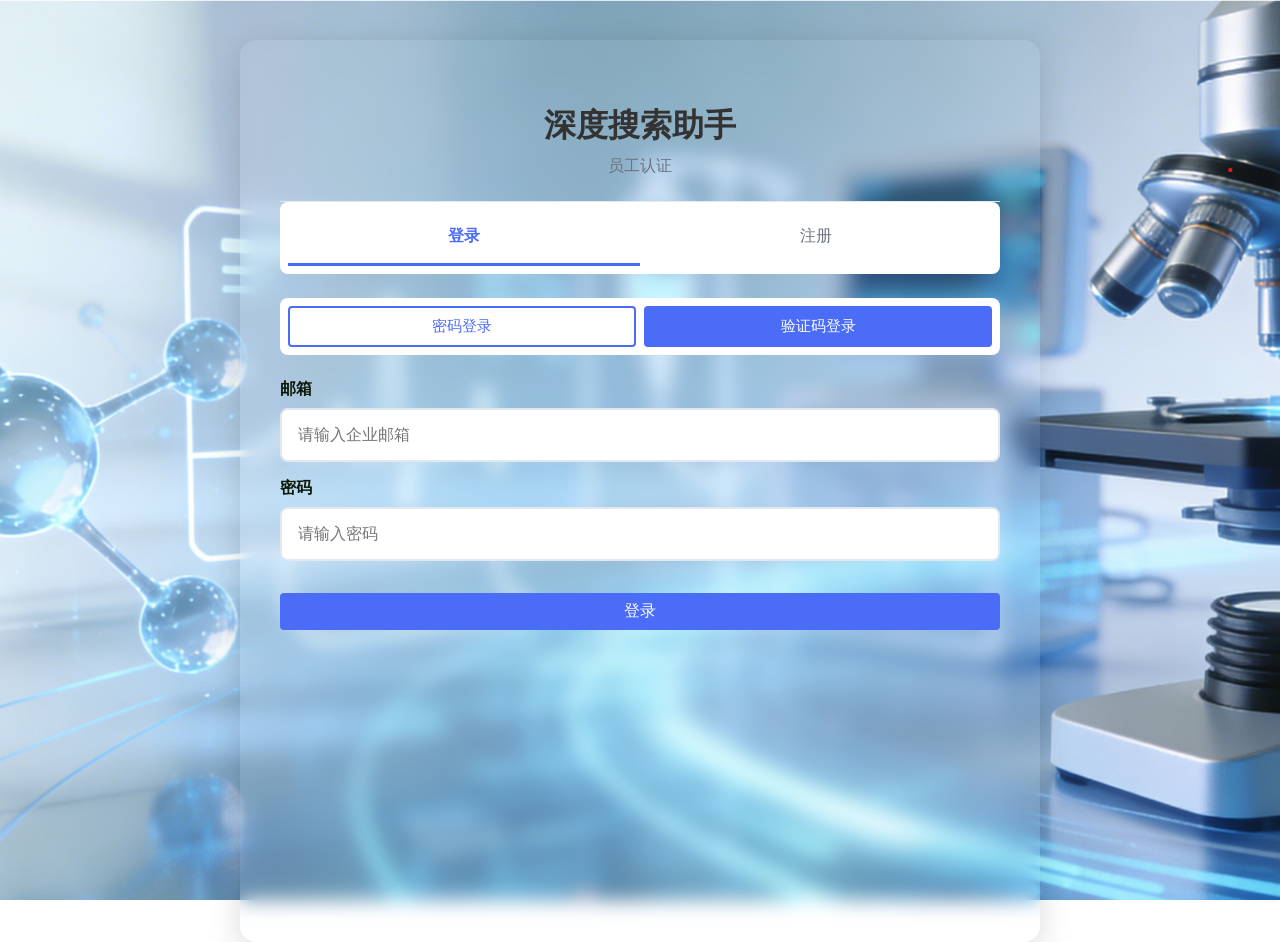
==== ui/auth.html @ 6ec99ac7 "Initial commit: DeepSearchAgent enterprise decision support system - Multi-agent architecture with l" ====
<!DOCTYPE html>
<html lang="zh-CN">
<head>
    <meta charset="UTF-8">
    <meta name="viewport" content="width=device-width, initial-scale=1.0">
    <title>登录注册 - 沃华医药</title>
    <link rel="stylesheet" href="/ui/css/reset.css">
    <link rel="stylesheet" href="/ui/css/variables.css">
    <link rel="stylesheet" href="/ui/css/style.css">
    <style>
        /* 页面背景 */
        body {
            background: url('/ui/assets/background.png') no-repeat center center fixed;
            background-size: cover;
            min-height: 100vh;
            margin: 0;
        }

        /* 主内容区域添加半透明背景，提高可读性 */
        .container {
            background: rgba(255, 255, 255, 0.05);
            border-radius: 16px;
            padding: 40px;
            box-shadow: 0 8px 32px rgba(0, 0, 0, 0.15);
            max-width: 800px;
            margin: 40px auto;
            backdrop-filter: blur(10px);
        }

        /* 额外的内联样式 */
        .tab-container {
            display: flex;
            background: var(--color-bg-alt);
            border-radius: var(--radius-md);
            margin-bottom: var(--spacing-lg);
            padding: var(--spacing-sm);
        }

        .tab-btn {
            flex: 1;
            padding: var(--spacing-md);
            border: none;
            background: transparent;
            cursor: pointer;
            font-size: 1rem;
            color: var(--color-text-muted);
            border-bottom: 3px solid transparent;
            transition: all var(--transition-base);
        }

        .tab-btn:hover {
            color: var(--color-primary);
        }

        .tab-btn.active {
            color: var(--color-primary);
            border-bottom-color: var(--color-primary);
            font-weight: 600;
        }

        .auth-container {
            display: flex;
            gap: var(--spacing-lg);
            align-items: flex-start;
        }

        .auth-form {
            flex: 1;
            min-width: 350px;
        }

        .form-group {
            margin-bottom: var(--spacing-md);
        }

        .form-label {
            display: block;
            margin-bottom: var(--spacing-sm);
            font-weight: 600;
            color: var(--color-text);
        }

        .form-input {
            width: 100%;
            padding: var(--spacing-md);
            border: 2px solid var(--color-border);
            border-radius: var(--radius-md);
            font-size: 1rem;
            font-family: inherit;
            transition: border-color var(--transition-base);
            box-sizing: border-box;
        }

        .form-input:focus {
            outline: none;
            border-color: var(--color-primary);
        }

        .login-type-switch {
            display: flex;
            align-items: center;
            justify-content: center;
            margin-bottom: var(--spacing-lg);
            gap: var(--spacing-sm);
            background: var(--color-bg-alt);
            padding: var(--spacing-sm);
            border-radius: var(--radius-md);
        }

        .switch-label {
            flex: 1;
            padding: var(--spacing-sm) var(--spacing-md);
            border: 2px solid var(--color-primary);
            background: var(--color-primary);
            color: white;
            cursor: pointer;
            font-size: 0.95rem;
            border-radius: var(--radius-sm);
            transition: all var(--transition-base);
            position: relative;
            min-width: 100px;
            justify-content: center;
            align-items: center;
        }

        .switch-label:hover {
            border-color: var(--color-primary);
            background: var(--color-bg-alt);
            transform: translateY(-1px);
        }

        .switch-label.active {
            background: white;
            color: var(--color-primary);
            border-color: var(--color-primary);
            font-weight: 400;
        }

        .switch-label.active::after {
            display: none;
        }

        .switch-label:hover.active {
            border-color: var(--color-primary);
        }

        .verification-code-group {
            display: flex;
            gap: var(--spacing-sm);
        }

        .verification-code-group input {
            flex: 1;
        min-width: 150px;
        text-align: center;
            letter-spacing: 8px;
            font-size: 1.2rem;
            font-weight: bold;
        }

        .send-code-btn {
            padding: var(--spacing-sm) var(--spacing-md);
            background: var(--color-secondary);
            color: white;
            border: none;
            border-radius: var(--radius-sm);
            cursor: pointer;
            font-size: 0.9rem;
            transition: background-color var(--transition-fast);
        }

        .send-code-btn:hover {
            background: var(--color-secondary-hover);
        }

        .send-code-btn:disabled {
            opacity: 0.6;
            cursor: not-allowed;
        }

        .countdown {
            font-size: 0.85rem;
            color: var(--color-text-muted);
        }

        .error-message {
            background: rgba(239, 68, 68, 0.1);
            color: #ef4444;
            padding: var(--spacing-sm) var(--spacing-md);
            border-radius: var(--radius-sm);
            margin-bottom: var(--spacing-md);
            display: none;
        }

        .error-message.show {
            display: block;
        }

        .optional-field {
            font-size: 0.85rem;
            color: var(--color-text-muted);
            margin-top: var(--spacing-xs);
        }

        .back-to-home {
            text-align: center;
            margin-top: var(--spacing-xl);
        }

        .back-to-home a {
            color: var(--color-secondary);
            text-decoration: none;
            font-size: 0.9rem;
            transition: color var(--transition-fast);
        }

        .back-to-home a:hover {
            color: var(--color-primary);
        }

        @media (max-width: 768px) {
            .auth-container {
                flex-direction: column;
            }

            .auth-form {
                min-width: auto;
            }

            .verification-code-group {
                flex-direction: column;
            }

            .verification-code-group input {
                min-width: auto;
            }
        }
    </style>
</head>
<body>
    <div id="app">
        <div class="container">
            <header class="header">
                <h1 class="logo">深度搜索助手</h1>
                <p class="subtitle">员工认证</p>
            </header>

            <main class="main">
                <!-- 标签页切换 -->
                <div class="tab-container">
                    <button class="tab-btn active" data-tab="login">登录</button>
                    <button class="tab-btn" data-tab="register">注册</button>
                </div>

                <!-- 错误消息提示 -->
                <div id="error-message" class="error-message"></div>

                <!-- 登录表单 -->
                <div id="login-form" class="auth-form">

                    <!-- 登录方式切换 -->
                    <div class="login-type-switch">
                        <button type="button" class="switch-label active" id="switch-password">
                            密码登录
                        </button>
                        <button type="button" class="switch-label" id="switch-code">
                            验证码登录
                        </button>
                    </div>

                    <!-- 密码登录表单 -->
                    <form id="password-login-form">
                        <div class="form-group">
                            <label class="form-label" for="login-email">邮箱</label>
                            <input type="email" id="login-email" class="form-input" placeholder="请输入企业邮箱" required>
                        </div>

                        <div class="form-group">
                            <label class="form-label" for="login-password">密码</label>
                            <input type="password" id="login-password" class="form-input" placeholder="请输入密码" required>
                        </div>

                        <button type="submit" id="login-submit-btn" class="btn-primary">登录</button>
                    </form>

                    <!-- 验证码登录表单 -->
                    <form id="code-login-form" style="display: none;">
                        <div class="form-group">
                            <label class="form-label" for="login-code-email">邮箱</label>
                            <input type="email" id="login-code-email" class="form-input" placeholder="请输入企业邮箱" required>
                        </div>

                        <div class="form-group">
                            <label class="form-label" for="verification-code-input">验证码</label>
                            <div class="verification-code-group">
                                <input type="text" id="verification-code-input" class="verification-code-group input" placeholder="6位验证码" maxlength="6" required>
                                <button type="button" id="send-code-btn" class="send-code-btn">发送验证码</button>
                            </div>
                            <span id="countdown" class="countdown"></span>
                        </div>

                        <button type="submit" id="code-login-submit-btn" class="btn-primary">登录</button>
                    </form>


                </div>

                <!-- 注册表单 -->
                <div id="register-form" class="auth-form" style="display: none;">

                    <form id="register-form-element">
                        <div class="form-group">
                            <label class="form-label" for="register-email">邮箱 <span class="optional-field">*</span></label>
                            <input type="email" id="register-email" class="form-input" placeholder="请输入企业邮箱" required>
                        </div>

                        <div class="form-group">
                            <label class="form-label" for="register-password">密码 <span class="optional-field">*</span></label>
                            <input type="password" id="register-password" class="form-input" placeholder="请输入密码（至少6位）" required>
                        </div>

                        <div class="form-group">
                            <label class="form-label" for="register-confirm-password">确认密码 <span class="optional-field">*</span></label>
                            <input type="password" id="register-confirm-password" class="form-input" placeholder="请再次输入密码" required>
                        </div>

                        <div class="form-group">
                            <label class="form-label" for="register-name">姓名</label>
                            <input type="text" id="register-name" class="form-input" placeholder="请输入姓名">
                        </div>

                        <div class="form-group">
                            <label class="form-label" for="register-department">部门</label>
                            <input type="text" id="register-department" class="form-input" placeholder="请输入部门">
                        </div>

                        <div class="form-group">
                            <label class="form-label" for="register-phone">手机号</label>
                            <input type="text" id="register-phone" class="form-input" placeholder="请输入手机号">
                        </div>

                        <div class="form-group">
                            <label class="form-label" for="register-employee-id">员工工号</label>
                            <input type="text" id="register-employee-id" class="form-input" placeholder="请输入员工工号">
                        </div>

                        <button type="submit" id="register-submit-btn" class="btn-primary">注册</button>
                    </form>

                    <div style="margin-top: var(--spacing-lg); text-align: center;">
                        <a href="/ui/index.html" style="color: var(--color-secondary); text-decoration: none;">
                            已有账号？点击登录
                        </a>
                    </div>
                </div>
            </main>
        </div>
    </div>

    <script src="/ui/js/websocket.js"></script>
    <script src="/ui/js/auth.js"></script>
</body>
</html>
---- ui/css/variables.css ----
/* CSS Variables - CSS 变量定义 */

:root {
    /* 颜色 */
    --color-primary: #4a6cf7;
    --color-primary-hover: #3d5db0;
    --color-secondary: #6c757d;
    --color-secondary-hover: #5a6268;
    --color-text: #0a190a;
    --color-text-muted: #6b7280;
    --color-bg: #0f172a;
    --color-bg-alt: #ffffff;
    --color-border: #e2e8f0;
    --color-success: #10b981;
    --color-warning: #f59e0b;
    --color-error: #ef4444;
    --color-info: #3b82f6;

    /* 间距 */
    --spacing-xs: 0.25rem;
    --spacing-sm: 0.5rem;
    --spacing-md: 1rem;
    --spacing-lg: 1.5rem;
    --spacing-xl: 2rem;

    /* 圆角 */
    --radius-sm: 0.25rem;
    --radius-md: 0.5rem;
    --radius-lg: 1rem;

    /* 阴影 */
    --shadow-sm: 0 1px 3px rgba(0, 0, 0, 0.1);
    --shadow-md: 0 4px 12px rgba(0, 0, 0, 0.1);
    --shadow-lg: 0 8px 24px rgba(0, 0, 0, 0.15);

    /* 过渡 */
    --transition-fast: 150ms ease-in-out;
    --transition-base: 250ms ease-in-out;
}

@media (prefers-color-scheme: dark) {
    --color-bg: #1a1a2a;
    --color-bg-alt: #2d2d3d;
    --color-text: #66b31f;
    --color-text-muted: #9ca3af;
    --color-border: #4040a0;
}
---- ui/css/style.css ----
/* Main Styles - 主样式文件（重写版） */

/* Container */
.container {
    max-width: 1200px;
    margin: 0 auto;
    padding: var(--spacing-lg);
}

/* Header */
.header {
    text-align: center;
    padding: var(--spacing-lg) 0;
    border-bottom: 1px solid var(--color-border);
}

.logo {
    font-size: 2rem;
    color: #333333;
    margin: 0;
}

.subtitle {
    color: var(--color-text-muted);
    margin-top: var(--spacing-sm);
}

/* Auth Styles */
.tab-container {
    display: flex;
    background: var(--color-bg-alt);
    border-radius: var(--radius-md);
    margin-bottom: var(--spacing-lg);
    padding: var(--spacing-sm);
}

.tab-btn {
    flex: 1;
    padding: var(--spacing-md);
    border: none;
    background: transparent;
    cursor: pointer;
    font-size: 1rem;
    color: var(--color-text-muted);
    border-bottom: 3px solid transparent;
    transition: all var(--transition-base);
}

.tab-btn:hover {
    color: var(--color-primary);
}

.tab-btn.active {
    color: var(--color-primary);
    border-bottom-color: var(--color-primary);
    font-weight: 600;
}

.auth-container {
    display: flex;
    gap: var(--spacing-lg);
    align-items: flex-start;
}

.auth-form {
    flex: 1;
    min-width: 350px;
}

.form-group {
    margin-bottom: var(--spacing-md);
}

.form-label {
    display: block;
    margin-bottom: var(--spacing-sm);
    font-weight: 600;
    color: var(--color-text);
}

.form-input {
    width: 100%;
    padding: var(--spacing-md);
    border: 2px solid var(--color-border);
    border-radius: var(--radius-md);
    font-size: 1rem;
    font-family: inherit;
    transition: border-color var(--transition-base);
    box-sizing: border-box;
}

.form-input:focus {
    outline: none;
    border-color: var(--color-primary);
}

.login-type-switch {
    display: flex;
    align-items: center;
    margin-bottom: var(--spacing-lg);
    gap: var(--spacing-md);
}

.switch-label {
    color: var(--color-text-muted);
    font-size: 0.9rem;
}

.verification-code-group {
    display: flex;
    gap: var(--spacing-sm);
}

.verification-code-group input {
    flex: 1;
    min-width: 150px;
    text-align: center;
    letter-spacing: 8px;
    font-size: 1.2rem;
    font-weight: bold;
}

.send-code-btn {
    padding: var(--spacing-sm) var(--spacing-md);
    background: var(--color-secondary);
    color: white;
    border: none;
    border-radius: var(--radius-sm);
    cursor: pointer;
    font-size: 0.9rem;
    transition: background-color var(--transition-fast);
}

.send-code-btn:hover {
    background: var(--color-secondary-hover);
}

.send-code-btn:disabled {
    opacity: 0.6;
    cursor: not-allowed;
}

.countdown {
    font-size: 0.85rem;
    color: var(--color-text-muted);
}

.error-message {
    background: rgba(239, 68, 68, 0.1);
    color: #ef4444;
    padding: var(--spacing-sm) var(--spacing-md);
    border-radius: var(--radius-sm);
    margin-bottom: var(--spacing-md);
    display: none;
}

.error-message.show {
    display: block;
}

.optional-field {
    font-size: 0.85rem;
    color: var(--color-text-muted);
    margin-top: var(--spacing-xs);
}

.back-to-home {
    text-align: center;
    margin-top: var(--spacing-xl);
}

.back-to-home a {
    color: var(--color-secondary);
    text-decoration: none;
    font-size: 0.9rem;
    transition: color var(--transition-fast);
}

.back-to-home a:hover {
    color: var(--color-primary);
}

@media (max-width: 768px) {
    .auth-container {
        flex-direction: column;
    }

    .auth-form {
        min-width: auto;
    }

    .verification-code-group {
        flex-direction: column;
    }

    .verification-code-group input {
        min-width: auto;
    }
}

/* Main */
.main {
    min-height: calc(100vh - 200px);
}

/* Query Section */
.query-section {
    background: var(--color-bg-alt);
    padding: var(--spacing-lg);
    border-radius: var(--radius-md);
    margin-bottom: var(--spacing-lg);
    box-shadow: var(--shadow-md);
}

#query-input {
    width: 100%;
    padding: var(--spacing-md);
    border: 2px solid var(--color-border);
    border-radius: var(--radius-md);
    font-size: 1rem;
    font-family: inherit;
    resize: vertical;
    min-height: 100px;
    transition: border-color var(--transition-base);
    box-sizing: border-box;
}

#query-input:focus {
    outline: none;
    border-color: var(--color-primary);
}

/* File Upload Area */
.file-upload-area {
    border: 2px dashed var(--color-border);
    border-radius: var(--radius-md);
    padding: var(--spacing-lg);
    margin-top: var(--spacing-md);
    text-align: center;
    cursor: pointer;
    transition: all var(--transition-base);
    background: #f8fafc;
    position: relative;
}

.file-upload-area:hover {
    border-color: var(--color-primary);
    background: #f0f4ff;
}

.file-upload-area.dragover {
    border-color: var(--color-primary);
    background: #e8eeff;
    transform: scale(1.02);
}

.file-upload-icon {
    font-size: 2.5rem;
    margin-bottom: var(--spacing-sm);
}

.file-upload-text {
    font-size: 1rem;
    color: var(--color-text);
    margin-bottom: var(--spacing-xs);
    font-weight: 500;
}

.file-upload-hint {
    font-size: 0.85rem;
    color: var(--color-text-muted);
}

.file-input {
    position: absolute;
    top: 0;
    left: 0;
    width: 100%;
    height: 100%;
    opacity: 0;
    cursor: pointer;
    z-index: 1;
}

/* Selected Files */
.selected-files {
    margin-top: var(--spacing-md);
    background: #f8fafc;
    border: 1px solid var(--color-border);
    border-radius: var(--radius-md);
    padding: var(--spacing-md);
    display: none;
}

.selected-files-header {
    display: flex;
    justify-content: space-between;
    align-items: center;
    margin-bottom: var(--spacing-sm);
    padding-bottom: var(--spacing-sm);
    border-bottom: 1px solid var(--color-border);
}

.selected-files-header span {
    font-weight: 600;
    color: var(--color-text);
}

.clear-files-btn {
    background: transparent;
    border: 1px solid var(--color-border);
    color: var(--color-text-muted);
    padding: var(--spacing-xs) var(--spacing-sm);
    border-radius: var(--radius-sm);
    cursor: pointer;
    font-size: 0.85rem;
    transition: all var(--transition-fast);
}

.clear-files-btn:hover {
    border-color: var(--color-error);
    color: var(--color-error);
}

.selected-files-list {
    max-height: 200px;
    overflow-y: auto;
}

.file-item {
    display: flex;
    align-items: center;
    justify-content: space-between;
    padding: var(--spacing-sm);
    background: var(--color-bg-alt);
    border-radius: var(--radius-sm);
    margin-bottom: var(--spacing-xs);
    transition: background-color var(--transition-fast);
}

.file-item:hover {
    background: #f0f4ff;
}

.file-item-info {
    display: flex;
    align-items: center;
    gap: var(--spacing-sm);
    flex: 1;
    min-width: 0;
}

.file-item-icon {
    font-size: 1.2rem;
    flex-shrink: 0;
}

.file-item-name {
    font-size: 0.9rem;
    color: var(--color-text);
    overflow: hidden;
    text-overflow: ellipsis;
    white-space: nowrap;
}

.file-item-size {
    font-size: 0.8rem;
    color: var(--color-text-muted);
    flex-shrink: 0;
    margin-left: var(--spacing-sm);
}

.file-item-remove {
    background: transparent;
    border: none;
    color: var(--color-text-muted);
    cursor: pointer;
    font-size: 1.2rem;
    padding: 0 var(--spacing-xs);
    transition: color var(--transition-fast);
}

.file-item-remove:hover {
    color: var(--color-error);
}


/* Buttons */
.btn-primary {
    background: var(--color-primary);
    color: #fff;
    border: none;
    padding: var(--spacing-sm) var(--spacing-xl);
    font-size: 1rem;
    border-radius: var(--radius-sm);
    cursor: pointer;
    transition: background-color var(--transition-fast);
    width: 100%;
    margin-top: var(--spacing-md);
}

.btn-primary:hover {
    background: var(--color-primary-hover);
}

.btn-primary:disabled {
    opacity: 0.6;
    cursor: not-allowed;
}

/* Result Section */
.result-section {
    padding: var(--spacing-lg);
    margin-top: var(--spacing-lg);
}

.result-section h2 {
    margin: 0 0 var(--spacing-md) 0;
    color: var(--color-primary);
    font-size: 1.5rem;
}

.result-content {
    line-height: 1.8;
}

.result-content h3 {
    margin-top: 0;
    color: var(--color-text);
    border-bottom: 2px solid var(--color-border);
    padding-bottom: var(--spacing-sm);
}

.result-content p {
    margin-bottom: var(--spacing-sm);
}

/* Progress Section */
.progress-section {
    background: var(--color-bg-alt);
    border: 1px solid var(--color-border);
    border-radius: var(--radius-md);
    padding: var(--spacing-lg);
    margin-bottom: var(--spacing-lg);
}

.progress-section h3 {
    margin: 0 0 var(--spacing-md) 0;
    color: var(--color-primary);
    font-size: 1.25rem;
    border-bottom: 2px solid var(--color-border);
    padding-bottom: var(--spacing-sm);
}

.progress-content {
    display: flex;
    flex-direction: column;
    gap: var(--spacing-sm);
    max-height: 400px;
    overflow-y: auto;
    padding-right: var(--spacing-sm);
}

/* Progress Items */
.progress-item {
    display: flex;
    align-items: center;
    gap: var(--spacing-sm);
    padding: var(--spacing-sm) var(--spacing-md);
    background: #ebecef;
    border-left: 3px solid var(--color-secondary);
    border-radius: var(--radius-sm);
    transition: all var(--transition-base);
    animation: slideInLeft 0.3s ease-out;
}

.progress-item:hover {
    box-shadow: var(--shadow-sm);
}

.progress-item-start {
    border-left-color: var(--color-info);
    background: rgba(59, 130, 246, 0.1);
}

.progress-item-session {
    border-left-color: var(--color-info);
    background: rgba(59, 130, 246, 0.1);
}

.progress-item-assistant {
    border-left-color: var(--color-primary);
    background: rgba(74, 108, 247, 0.1);
}

.progress-item-tool {
    border-left-color: var(--color-warning);
    background: rgba(245, 158, 11, 0.1);
}

.progress-item-result {
    border-left-color: var(--color-success);
    background: rgba(16, 185, 129, 0.15);
    font-weight: 600;
}

.progress-item-last {
    border-left-width: 4px;
    background: rgba(74, 108, 247, 0.2);
    margin-top: var(--spacing-sm);
}

.progress-item-error {
    border-left-color: var(--color-error);
    background: rgba(239, 68, 68, 0.15);
}

.progress-icon {
    font-size: 1.2rem;
    min-width: 30px;
    text-align: center;
}

.progress-message {
    flex: 1;
    color: #9ca3af;
    font-size: 1.05rem;
    font-weight: 500;
}

.progress-time {
    font-size: 0.8rem;
    color: var(--color-text-muted);
    min-width: 70px;
    text-align: right;
}

/* Search Results */
.search-results {
    background: var(--color-bg);
    border: 1px solid var(--color-border);
    border-radius: var(--radius-md);
    padding: var(--spacing-lg);
    margin-bottom: var(--spacing-lg);
}

.search-results h3 {
    margin: 0 0 var(--spacing-md) 0;
    color: var(--color-primary);
    border-bottom: 2px solid var(--color-border);
    padding-bottom: var(--spacing-sm);
}

.search-results ul {
    list-style: none;
    padding: 0;
    margin: 0;
}

.result-item {
    background: var(--color-bg-alt);
    border: 1px solid var(--color-border);
    border-radius: var(--radius-sm);
    padding: var(--spacing-md);
    margin-bottom: var(--spacing-md);
    transition: all var(--transition-base);
}

.result-item:hover {
    box-shadow: var(--shadow-md);
    transform: translateY(-2px);
}

.result-item h4 {
    margin: 0 0 var(--spacing-sm) 0;
    color: var(--color-primary);
    font-size: 1.1rem;
}

.result-item p {
    margin: 0 0 var(--spacing-md) 0;
    color: var(--color-text-muted);
    line-height: 1.6;
}

.result-link {
    display: inline-block;
    color: var(--color-primary);
    text-decoration: none;
    font-size: 0.9rem;
    padding: var(--spacing-xs) var(--spacing-sm);
    background: var(--color-bg);
    border-radius: var(--radius-sm);
    transition: all var(--transition-fast);
}

.result-link:hover {
    background: var(--color-primary);
    color: #fff;
}

/* AI Summary */
.ai-summary {
    background: var(--color-bg-alt);
    border: 1px solid var(--color-border);
    border-radius: var(--radius-md);
    padding: var(--spacing-lg);
    margin-bottom: var(--spacing-lg);
}

.ai-summary h3 {
    margin: 0 0 var(--spacing-md) 0;
    color: var(--color-primary);
    border-bottom: 2px solid var(--color-border);
    padding-bottom: var(--spacing-sm);
}

.ai-summary p {
    margin: 0;
    line-height: 1.8;
    color: var(--color-text);
}

/* Raw Result */
.raw-result {
    background: var(--color-bg);
    border: 1px solid var(--color-border);
    border-radius: var(--radius-md);
    padding: var(--spacing-lg);
    margin-bottom: var(--spacing-lg);
}

.raw-result h3 {
    margin: 0 0 var(--spacing-md) 0;
    color: var(--color-text-muted);
    font-size: 0.9rem;
    border-bottom: 1px dashed var(--color-border);
    padding-bottom: var(--spacing-sm);
}

.raw-result pre {
    background: var(--color-bg-alt);
    border: 1px solid var(--color-border);
    border-radius: var(--radius-sm);
    padding: var(--spacing-md);
    overflow-x: auto;
    font-size: 0.85rem;
    line-height: 1.5;
}

/* Toast Notifications */
.toast {
    position: fixed;
    top: var(--spacing-lg);
    right: var(--spacing-lg);
    background: #f8fafc;
    border: 1px solid var(--color-border);
    border-radius: var(--radius-md);
    padding: var(--spacing-md) var(--spacing-lg);
    box-shadow: var(--shadow-lg);
    max-width: 400px;
    z-index: 1000;
    display: flex;
    align-items: center;
    gap: var(--spacing-sm);
    animation: slideInRight 0.3s ease-out;
}

.toast-icon {
    font-size: 1.2rem;
}

.toast-success {
    border-left: 4px solid var(--color-success);
}

.toast-success .toast-icon {
    color: var(--color-success);
}

.toast-error {
    border-left: 4px solid var(--color-error);
}

.toast-error .toast-icon {
    color: var(--color-error);
}

.toast-warning {
    border-left: 4px solid var(--color-warning);
}

.toast-warning .toast-icon {
    color: var(--color-warning);
}

.toast-info {
    border-left: 4px solid var(--color-info);
}

.toast-info .toast-icon {
    color: var(--color-info);
}

/* Animations */
@keyframes slideInLeft {
    from {
        transform: translateX(-20px);
        opacity: 0;
    }
    to {
        transform: translateX(0);
        opacity: 1;
    }
}

@keyframes slideInRight {
    from {
        transform: translateX(100%);
        opacity: 0;
    }
    to {
        transform: translateX(0);
        opacity: 1;
    }
}

/* Responsive */
@media (max-width: 768px) {
    .container {
        padding: var(--spacing-sm);
    }

    .logo {
        font-size: 1.5rem;
    }

    .query-section,
    .progress-section,
    .result-section {
        padding: var(--spacing-md);
    }

    .progress-item {
        padding: var(--spacing-sm);
    }
}

/* Sidebar Styles */
.sidebar {
    position: fixed;
    left: 0;
    top: 0;
    bottom: 0;
    width: 340px;
    background: #ffffff;
    border-right: 1px solid var(--color-border);
    box-shadow: var(--shadow-md);
    z-index: 1000;
    transition: transform var(--transition-base);
    display: flex;
    flex-direction: column;
}

.sidebar.collapsed {
    transform: translateX(-340px);
}

.sidebar-toggle {
    position: absolute;
    right: -12px;
    top: 20px;
    width: 24px;
    height: 24px;
    background: var(--color-primary);
    color: white;
    border: none;
    border-radius: 50%;
    cursor: pointer;
    display: flex;
    align-items: center;
    justify-content: center;
    font-size: 12px;
    box-shadow: var(--shadow-sm);
    transition: all var(--transition-fast);
    z-index: 1001;
}

.sidebar-toggle:hover {
    background: var(--color-primary-hover);
    transform: scale(1.1);
}

.sidebar-content {
    flex: 1;
    display: flex;
    flex-direction: column;
    overflow-y: auto;
}

/* Sidebar Brand Styles */
.sidebar-brand {
    padding: var(--spacing-xl) var(--spacing-lg);
    text-align: center;
    border-bottom: 2px solid var(--color-border);
    background: linear-gradient(135deg, rgba(74, 108, 247, 0.05) 0%, rgba(139, 92, 246, 0.05) 100%);
}

.brand-icon {
    font-size: 2.5rem;
    margin-bottom: var(--spacing-sm);
    animation: pulse 2s infinite;
}

.brand-text {
    font-size: 1.5rem;
    font-weight: 700;
    margin: 0;
    letter-spacing: 0.5px;
    line-height: 1.2;
}

.brand-highlight {
    font-weight: 800;
    background: linear-gradient(135deg, #1e40af 0%, #3b82f6 50%, #60a5fa 100%);
    -webkit-background-clip: text;
    -webkit-text-fill-color: transparent;
    background-clip: text;
}

.brand-text {
     background: linear-gradient(135deg, #1e40af 0%, #3b82f6 50%, #60a5fa 100%);
    -webkit-background-clip: text;
    -webkit-text-fill-color: transparent;
    background-clip: text;
}

.brand-accent {
    font-weight: 800;
    background: linear-gradient(135deg, #1e40af 0%, #3b82f6 50%, #60a5fa 100%);
    -webkit-background-clip: text;
    -webkit-text-fill-color: transparent;
    background-clip: text;
}


.sidebar-nav {
    flex: 1;
    padding: var(--spacing-lg) 0;
}

.sidebar-nav-item {
    display: flex;
    align-items: center;
    gap: var(--spacing-sm);
    padding: var(--spacing-md) var(--spacing-lg);
    color: var(--color-text);
    text-decoration: none;
    transition: all var(--transition-fast);
    border-left: 3px solid transparent;
}

.sidebar-nav-item:hover {
    background: var(--color-bg-alt);
    color: var(--color-primary);
}

.sidebar-nav-item.active {
    background: rgba(74, 108, 247, 0.1);
    color: var(--color-primary);
    border-left-color: var(--color-primary);
    font-weight: 600;
}

.nav-icon {
    font-size: 1.3rem;
}

.nav-text {
    font-size: 0.95rem;
}

.sidebar-footer {
    border-top: 1px solid var(--color-border);
    padding: var(--spacing-md);
    background: var(--color-bg-alt);
}

.user-card {
    display: flex;
    align-items: center;
    gap: var(--spacing-sm);
    padding: var(--spacing-sm);
    border-radius: var(--radius-md);
    cursor: pointer;
    transition: all var(--transition-fast);
}

.user-card:hover {
    background: rgba(74, 108, 247, 0.1);
}

.user-avatar {
    width: 40px;
    height: 40px;
    border-radius: 50%;
    object-fit: cover;
    border: 2px solid var(--color-primary);
}

.user-info {
    flex: 1;
    min-width: 0;
}

.user-name {
    font-weight: 600;
    font-size: 0.9rem;
    color: var(--color-text);
    overflow: hidden;
    text-overflow: ellipsis;
    white-space: nowrap;
}

.user-email {
    font-size: 0.75rem;
    color: var(--color-text-muted);
    overflow: hidden;
    text-overflow: ellipsis;
    white-space: nowrap;
}

/* Profile Page Styles */
.profile-container {
    max-width: 800px;
    margin: 0 auto;
    padding: var(--spacing-xl);
}

.profile-header {
    display: flex;
    justify-content: space-between;
    align-items: center;
    margin-bottom: var(--spacing-xl);
    padding-bottom: var(--spacing-md);
    border-bottom: 2px solid var(--color-border);
}

.profile-title {
    font-size: 1.8rem;
    color: var(--color-primary);
    margin: 0;
}

.btn-secondary {
    background: var(--color-bg-alt);
    color: var(--color-text);
    border: 2px solid var(--color-border);
    padding: var(--spacing-sm) var(--spacing-lg);
    font-size: 0.95rem;
    border-radius: var(--radius-md);
    cursor: pointer;
    transition: all var(--transition-fast);
}

.btn-secondary:hover {
    border-color: var(--color-primary);
    color: var(--color-primary);
}

.profile-card {
    background: white;
    border-radius: var(--radius-lg);
    box-shadow: var(--shadow-lg);
    padding: var(--spacing-xl);
}

.profile-avatar-section {
    display: flex;
    align-items: center;
    gap: var(--spacing-lg);
    padding-bottom: var(--spacing-lg);
    border-bottom: 2px solid var(--color-border);
    margin-bottom: var(--spacing-lg);
}

.profile-avatar {
    width: 100px;
    height: 100px;
    border-radius: 50%;
    object-fit: cover;
    border: 4px solid var(--color-primary);
    box-shadow: var(--shadow-md);
}

.profile-basic-info {
    flex: 1;
}

.profile-name {
    font-size: 1.6rem;
    color: var(--color-text);
    margin: 0 0 var(--spacing-xs) 0;
}

.profile-email {
    font-size: 0.95rem;
    color: var(--color-text-muted);
    margin: 0 0 var(--spacing-sm) 0;
}

.profile-badge {
    display: inline-block;
    padding: var(--spacing-xs) var(--spacing-sm);
    background: var(--color-primary);
    color: white;
    border-radius: var(--radius-sm);
    font-size: 0.8rem;
    font-weight: 600;
}

.profile-details {
    display: grid;
    grid-template-columns: repeat(auto-fit, minmax(250px, 1fr));
    gap: var(--spacing-lg);
    margin-bottom: var(--spacing-xl);
}

.profile-detail-item {
    padding: var(--spacing-md);
    background: var(--color-bg-alt);
    border-radius: var(--radius-md);
    border-left: 3px solid var(--color-primary);
}

.detail-label {
    display: block;
    font-size: 0.85rem;
    color: var(--color-text-muted);
    margin-bottom: var(--spacing-xs);
    font-weight: 600;
}

.detail-value {
    font-size: 1rem;
    color: var(--color-text);
    font-weight: 500;
}

.status-badge {
    display: inline-block;
    padding: var(--spacing-xs) var(--spacing-sm);
    border-radius: var(--radius-sm);
    font-size: 0.85rem;
    font-weight: 600;
}

.status-badge.active {
    background: rgba(16, 185, 129, 0.15);
    color: var(--color-success);
}

.status-badge.locked {
    background: rgba(239, 68, 68, 0.15);
    color: var(--color-error);
}

.status-badge.disabled {
    background: rgba(107, 114, 128, 0.15);
    color: var(--color-text-muted);
}

.profile-actions {
    display: flex;
    justify-content: flex-end;
    padding-top: var(--spacing-lg);
    border-top: 1px solid var(--color-border);
}

.btn-danger {
    background: var(--color-error);
    color: white;
    border: none;
    padding: var(--spacing-sm) var(--spacing-xl);
    font-size: 0.95rem;
    border-radius: var(--radius-md);
    cursor: pointer;
    transition: all var(--transition-fast);
}

.btn-danger:hover {
    background: #dc2626;
    transform: translateY(-1px);
    box-shadow: var(--shadow-md);
}

/* 文件下载链接样式 */
.file-download-link {
    display: inline-flex;
    align-items: center;
    gap: 6px;
    padding: 8px 16px;
    margin: 8px 0;
    background: linear-gradient(135deg, #667eea 0%, #764ba2 100%);
    color: white;
    text-decoration: none;
    border-radius: 6px;
    font-weight: 500;
    transition: all 0.3s ease;
    box-shadow: 0 2px 8px rgba(102, 126, 234, 0.3);
}

.file-download-link:hover {
    transform: translateY(-2px);
    box-shadow: 0 4px 12px rgba(102, 126, 234, 0.4);
    color: white;
    text-decoration: none;
}

.file-download-link:active {
    transform: translateY(0);
}

/* 结果内容中的文件下载链接增强 */
.result-content .file-download-link {
    margin: 12px 0;
}

/* 在进度消息中也支持下载链接 */
.progress-message .file-download-link {
    padding: 4px 10px;
    font-size: 0.85rem;
    margin: 4px 0;
}

/* Adjust main container when sidebar is present */
.container {
    margin-left: 400px;
    transition: margin-left var(--transition-base);
}

.sidebar.collapsed + .container {
    margin-left: 400px;
}

/* Responsive */
@media (max-width: 768px) {
    .sidebar {
        transform: translateX(-260px);
    }

    .sidebar.mobile-open {
        transform: translateX(0);
    }

    .container {
        margin-left: 0;
    }

    .profile-container {
        padding: var(--spacing-md);
    }

    .profile-avatar-section {
        flex-direction: column;
        text-align: center;
    }

    .profile-details {
        grid-template-columns: 1fr;
    }
}
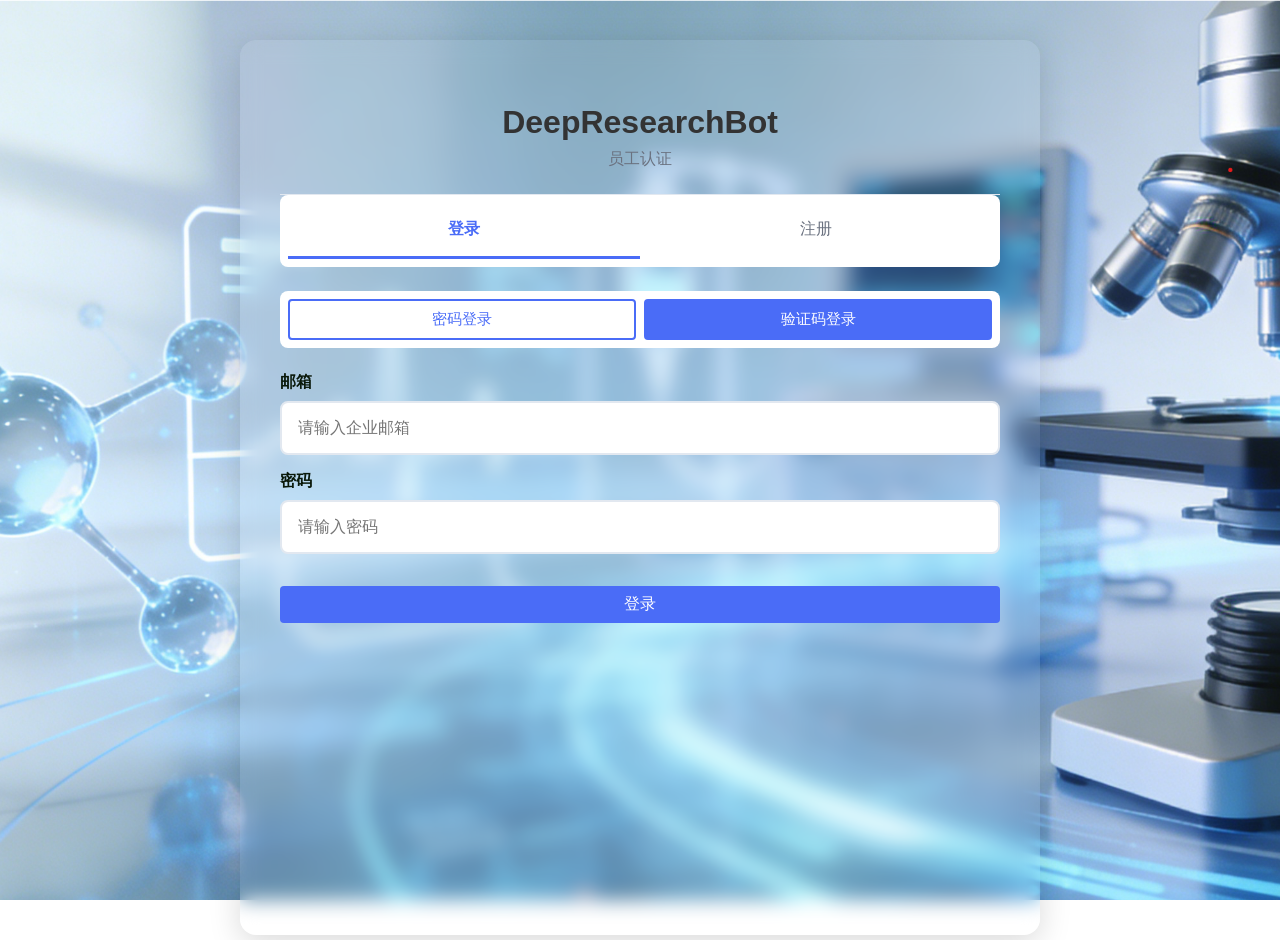
==== commit e6d6521b: "rename the agent" ====
--- a/ui/auth.html
+++ b/ui/auth.html
@@ -241,7 +241,7 @@
     <div id="app">
         <div class="container">
             <header class="header">
-                <h1 class="logo">深度搜索助手</h1>
+                <h1 class="logo">DeepResearchBot</h1>
                 <p class="subtitle">员工认证</p>
             </header>
 
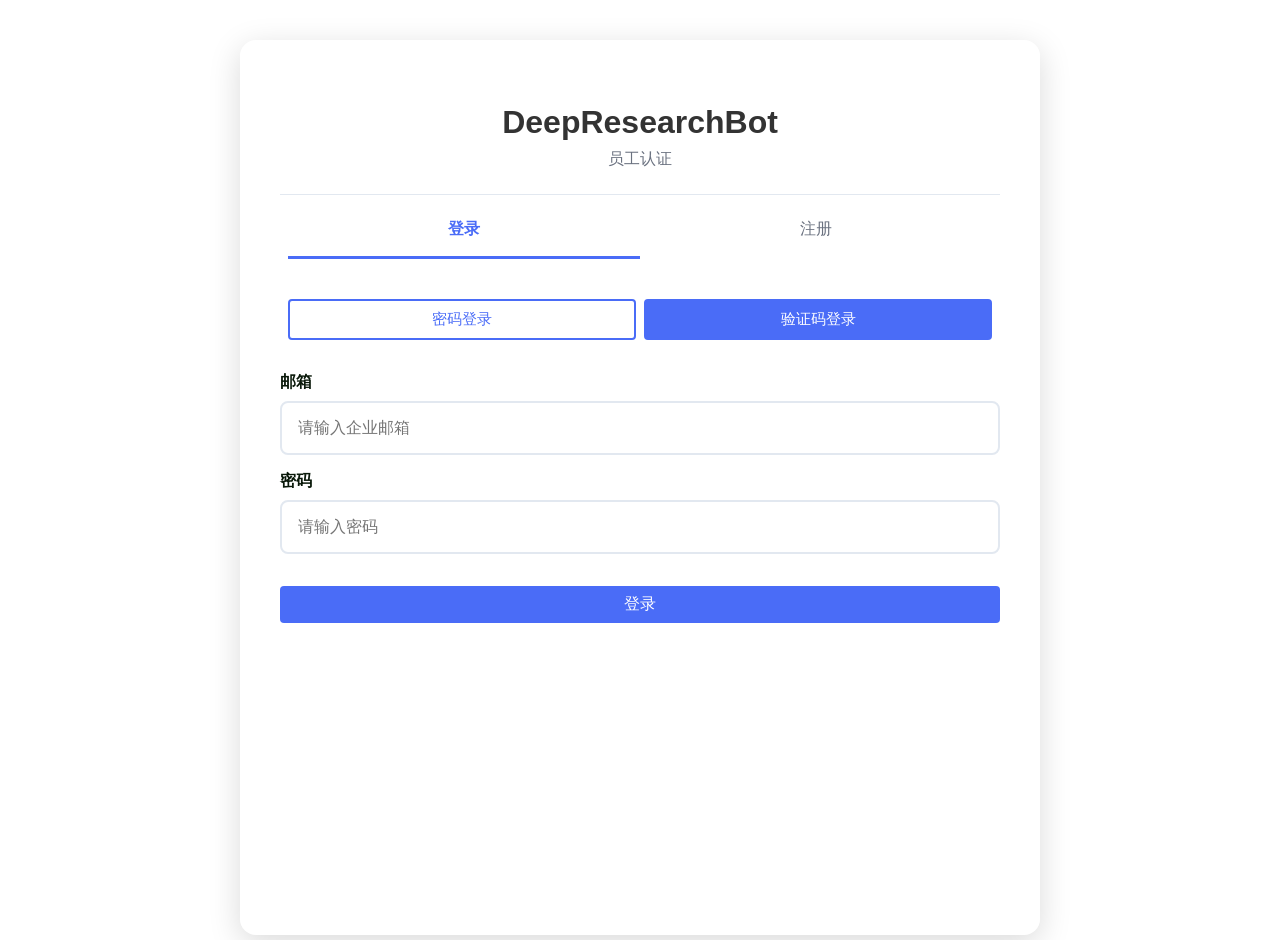
==== commit 1f39499b: "feat:修复agent无法读取上传文件内容的问题；在run_deep_agent()中调用ainvoke之前加入optimized_messages相关逻辑，使Agent执行任务前优先进行上下文的优" ====
--- a/ui/auth.html
+++ b/ui/auth.html
@@ -10,7 +10,6 @@
     <style>
         /* 页面背景 */
         body {
-            background: url('/ui/assets/background.png') no-repeat center center fixed;
             background-size: cover;
             min-height: 100vh;
             margin: 0;
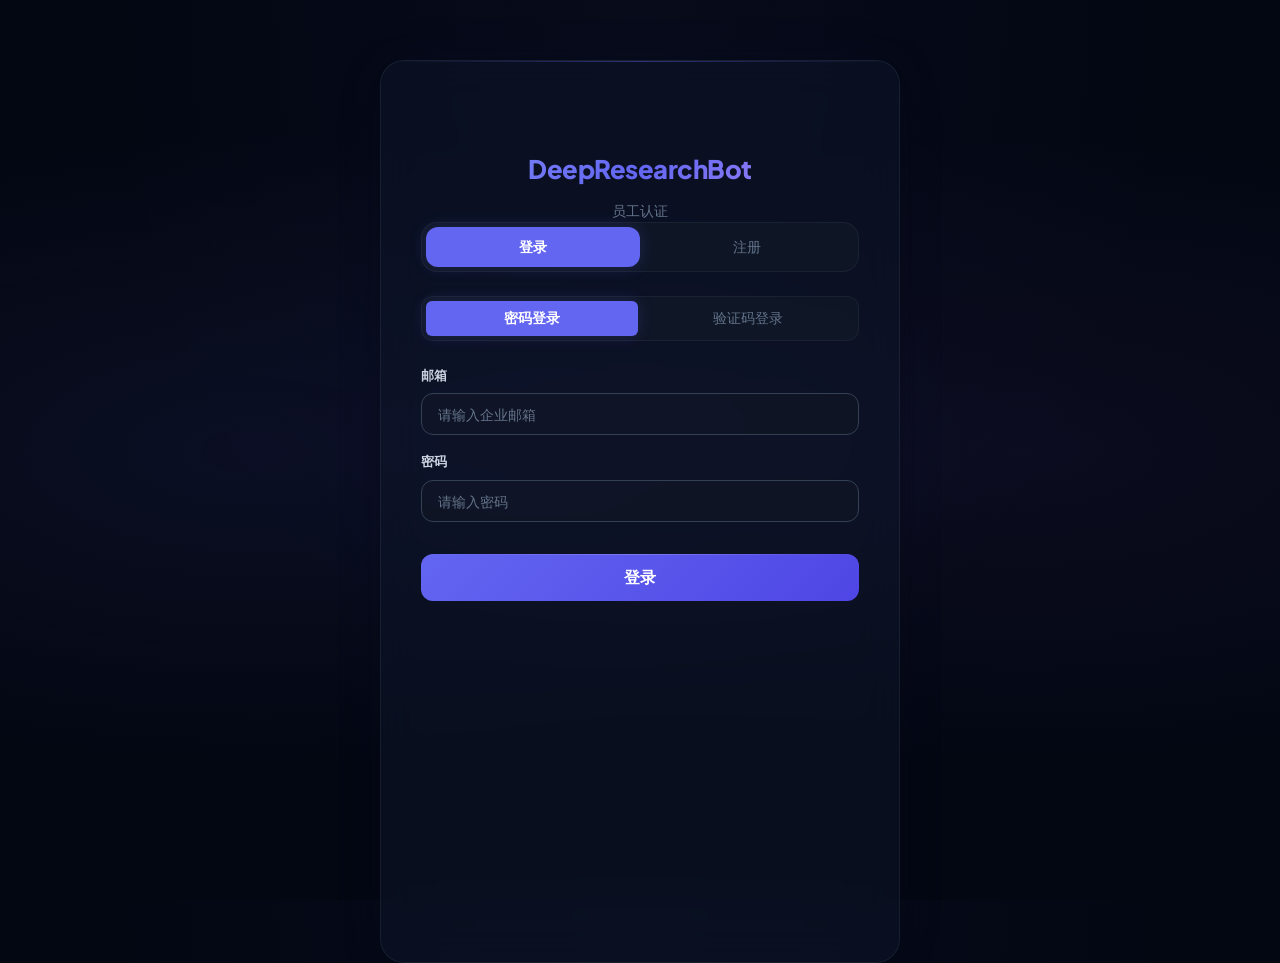
==== commit a02a49e5: "feat:美化了前端页面样式" ====
--- a/ui/auth.html
+++ b/ui/auth.html
@@ -8,131 +8,185 @@
     <link rel="stylesheet" href="/ui/css/variables.css">
     <link rel="stylesheet" href="/ui/css/style.css">
     <style>
-        /* 页面背景 */
+        /* Auth Page - Dark Glassmorphism Background */
         body {
-            background-size: cover;
+            background: var(--color-bg, #030712);
+            background-image:
+                radial-gradient(ellipse at 20% 50%, rgba(99, 102, 241, 0.08) 0%, transparent 50%),
+                radial-gradient(ellipse at 80% 50%, rgba(139, 92, 246, 0.06) 0%, transparent 50%),
+                radial-gradient(ellipse at 50% 0%, rgba(99, 102, 241, 0.04) 0%, transparent 60%);
             min-height: 100vh;
             margin: 0;
         }
 
-        /* 主内容区域添加半透明背景，提高可读性 */
+        /* Glass Container */
         .container {
-            background: rgba(255, 255, 255, 0.05);
-            border-radius: 16px;
+            background: rgba(15, 23, 42, 0.5);
+            border-radius: var(--radius-xl, 1.5rem);
             padding: 40px;
-            box-shadow: 0 8px 32px rgba(0, 0, 0, 0.15);
-            max-width: 800px;
-            margin: 40px auto;
-            backdrop-filter: blur(10px);
-        }
-
-        /* 额外的内联样式 */
+            box-shadow: 0 8px 32px rgba(0, 0, 0, 0.4), 0 0 60px rgba(99, 102, 241, 0.05);
+            max-width: 520px;
+            margin: 60px auto;
+            backdrop-filter: blur(20px);
+            -webkit-backdrop-filter: blur(20px);
+            border: 1px solid rgba(148, 163, 184, 0.1);
+            position: relative;
+            overflow: hidden;
+        }
+
+        .container::before {
+            content: '';
+            position: absolute;
+            top: 0;
+            left: 0;
+            right: 0;
+            height: 1px;
+            background: linear-gradient(90deg, transparent, rgba(99, 102, 241, 0.4), transparent);
+        }
+
+        /* Auth Header Override */
+        .header {
+            border-bottom: none;
+            padding-bottom: 0;
+        }
+
+        .header::after {
+            display: none;
+        }
+
+        .logo {
+            font-size: 1.6rem;
+            background: linear-gradient(135deg, #818CF8 0%, #6366F1 50%, #A78BFA 100%);
+            -webkit-background-clip: text;
+            -webkit-text-fill-color: transparent;
+            background-clip: text;
+        }
+
+        .subtitle {
+            color: var(--color-text-muted, #64748B);
+            font-size: 0.9rem;
+        }
+
+        /* Tab Container - Pill Style */
         .tab-container {
             display: flex;
-            background: var(--color-bg-alt);
-            border-radius: var(--radius-md);
-            margin-bottom: var(--spacing-lg);
-            padding: var(--spacing-sm);
+            background: rgba(17, 24, 39, 0.8);
+            border-radius: var(--radius-lg, 1rem);
+            margin-bottom: var(--spacing-lg, 1.5rem);
+            padding: 4px;
+            border: 1px solid rgba(148, 163, 184, 0.08);
         }
 
         .tab-btn {
             flex: 1;
-            padding: var(--spacing-md);
+            padding: 0.6rem 1rem;
             border: none;
             background: transparent;
             cursor: pointer;
-            font-size: 1rem;
-            color: var(--color-text-muted);
-            border-bottom: 3px solid transparent;
-            transition: all var(--transition-base);
+            font-size: 0.9rem;
+            font-weight: 500;
+            color: var(--color-text-muted, #64748B);
+            border-radius: var(--radius-md, 0.75rem);
+            transition: all var(--transition-base, 250ms cubic-bezier(0.4, 0, 0.2, 1));
         }
 
         .tab-btn:hover {
-            color: var(--color-primary);
+            color: var(--color-text-secondary, #CBD5E1);
         }
 
         .tab-btn.active {
-            color: var(--color-primary);
-            border-bottom-color: var(--color-primary);
+            color: #fff;
+            background: var(--color-primary, #6366F1);
+            box-shadow: 0 0 16px rgba(99, 102, 241, 0.2);
             font-weight: 600;
         }
 
+        /* Auth Form */
         .auth-container {
             display: flex;
-            gap: var(--spacing-lg);
+            gap: var(--spacing-lg, 1.5rem);
             align-items: flex-start;
         }
 
         .auth-form {
             flex: 1;
-            min-width: 350px;
+            min-width: 0;
         }
 
         .form-group {
-            margin-bottom: var(--spacing-md);
+            margin-bottom: var(--spacing-md, 1rem);
         }
 
         .form-label {
             display: block;
-            margin-bottom: var(--spacing-sm);
+            margin-bottom: var(--spacing-sm, 0.5rem);
             font-weight: 600;
-            color: var(--color-text);
+            font-size: 0.8rem;
+            color: var(--color-text-secondary, #CBD5E1);
+            letter-spacing: 0.01em;
         }
 
         .form-input {
             width: 100%;
-            padding: var(--spacing-md);
-            border: 2px solid var(--color-border);
-            border-radius: var(--radius-md);
-            font-size: 1rem;
+            padding: 0.7rem 1rem;
+            border: 1px solid var(--color-border, #334155);
+            border-radius: var(--radius-md, 0.75rem);
+            font-size: 0.9rem;
             font-family: inherit;
-            transition: border-color var(--transition-base);
+            transition: all var(--transition-base, 250ms ease);
             box-sizing: border-box;
+            background: rgba(17, 24, 39, 0.6);
+            color: var(--color-text, #F1F5F9);
+        }
+
+        .form-input::placeholder {
+            color: var(--color-text-muted, #64748B);
         }
 
         .form-input:focus {
             outline: none;
-            border-color: var(--color-primary);
-        }
-
+            border-color: var(--color-primary, #6366F1);
+            box-shadow: 0 0 0 3px rgba(99, 102, 241, 0.12), 0 0 16px rgba(99, 102, 241, 0.1);
+            background: rgba(30, 41, 59, 0.6);
+        }
+
+        /* Login Type Switch - Pill Toggle */
         .login-type-switch {
             display: flex;
             align-items: center;
             justify-content: center;
-            margin-bottom: var(--spacing-lg);
-            gap: var(--spacing-sm);
-            background: var(--color-bg-alt);
-            padding: var(--spacing-sm);
-            border-radius: var(--radius-md);
+            margin-bottom: var(--spacing-lg, 1.5rem);
+            gap: 4px;
+            background: rgba(17, 24, 39, 0.8);
+            padding: 4px;
+            border-radius: var(--radius-md, 0.75rem);
+            border: 1px solid rgba(148, 163, 184, 0.08);
         }
 
         .switch-label {
             flex: 1;
-            padding: var(--spacing-sm) var(--spacing-md);
-            border: 2px solid var(--color-primary);
-            background: var(--color-primary);
-            color: white;
+            padding: 0.5rem 0.75rem;
+            background: transparent;
+            color: var(--color-text-muted, #64748B);
             cursor: pointer;
-            font-size: 0.95rem;
-            border-radius: var(--radius-sm);
-            transition: all var(--transition-base);
-            position: relative;
-            min-width: 100px;
-            justify-content: center;
-            align-items: center;
+            font-size: 0.85rem;
+            font-weight: 500;
+            border-radius: var(--radius-sm, 0.375rem);
+            transition: all var(--transition-base, 250ms ease);
+            border: none;
+            text-align: center;
         }
 
         .switch-label:hover {
-            border-color: var(--color-primary);
-            background: var(--color-bg-alt);
-            transform: translateY(-1px);
+            color: var(--color-text-secondary, #CBD5E1);
+            background: rgba(99, 102, 241, 0.05);
         }
 
         .switch-label.active {
-            background: white;
-            color: var(--color-primary);
-            border-color: var(--color-primary);
-            font-weight: 400;
+            background: var(--color-primary, #6366F1);
+            color: #fff;
+            font-weight: 600;
+            box-shadow: 0 0 16px rgba(99, 102, 241, 0.2);
         }
 
         .switch-label.active::after {
@@ -140,55 +194,63 @@
         }
 
         .switch-label:hover.active {
-            border-color: var(--color-primary);
-        }
-
+            background: var(--color-primary-hover, #818CF8);
+            border-color: transparent;
+        }
+
+        /* Verification Code */
         .verification-code-group {
             display: flex;
-            gap: var(--spacing-sm);
+            gap: var(--spacing-sm, 0.5rem);
         }
 
         .verification-code-group input {
             flex: 1;
-        min-width: 150px;
-        text-align: center;
+            min-width: 150px;
+            text-align: center;
             letter-spacing: 8px;
             font-size: 1.2rem;
             font-weight: bold;
         }
 
         .send-code-btn {
-            padding: var(--spacing-sm) var(--spacing-md);
-            background: var(--color-secondary);
-            color: white;
-            border: none;
-            border-radius: var(--radius-sm);
+            padding: 0.5rem 1rem;
+            background: rgba(30, 41, 59, 0.8);
+            color: var(--color-primary, #6366F1);
+            border: 1px solid rgba(99, 102, 241, 0.3);
+            border-radius: var(--radius-md, 0.75rem);
             cursor: pointer;
-            font-size: 0.9rem;
-            transition: background-color var(--transition-fast);
+            font-size: 0.8rem;
+            font-weight: 600;
+            transition: all var(--transition-fast, 150ms ease);
+            white-space: nowrap;
         }
 
         .send-code-btn:hover {
-            background: var(--color-secondary-hover);
+            background: rgba(99, 102, 241, 0.1);
+            box-shadow: 0 0 12px rgba(99, 102, 241, 0.15);
         }
 
         .send-code-btn:disabled {
-            opacity: 0.6;
+            opacity: 0.35;
             cursor: not-allowed;
+            box-shadow: none;
         }
 
         .countdown {
+            font-size: 0.8rem;
+            color: var(--color-text-muted, #64748B);
+        }
+
+        .error-message {
+            background: rgba(239, 68, 68, 0.08);
+            color: #FCA5A5;
+            border: 1px solid rgba(239, 68, 68, 0.15);
+            padding: var(--spacing-sm, 0.5rem) var(--spacing-md, 1rem);
+            border-radius: var(--radius-md, 0.75rem);
+            margin-bottom: var(--spacing-md, 1rem);
+            display: none;
             font-size: 0.85rem;
-            color: var(--color-text-muted);
-        }
-
-        .error-message {
-            background: rgba(239, 68, 68, 0.1);
-            color: #ef4444;
-            padding: var(--spacing-sm) var(--spacing-md);
-            border-radius: var(--radius-sm);
-            margin-bottom: var(--spacing-md);
-            display: none;
         }
 
         .error-message.show {
@@ -196,28 +258,50 @@
         }
 
         .optional-field {
-            font-size: 0.85rem;
-            color: var(--color-text-muted);
-            margin-top: var(--spacing-xs);
+            font-size: 0.75rem;
+            color: var(--color-text-muted, #64748B);
+            margin-top: var(--spacing-xs, 0.25rem);
         }
 
         .back-to-home {
             text-align: center;
-            margin-top: var(--spacing-xl);
+            margin-top: var(--spacing-xl, 2rem);
         }
 
         .back-to-home a {
-            color: var(--color-secondary);
+            color: var(--color-text-muted, #64748B);
             text-decoration: none;
-            font-size: 0.9rem;
-            transition: color var(--transition-fast);
+            font-size: 0.85rem;
+            transition: color var(--transition-fast, 150ms ease);
         }
 
         .back-to-home a:hover {
-            color: var(--color-primary);
+            color: var(--color-primary, #6366F1);
+        }
+
+        /* Button Override */
+        .btn-primary {
+            background: linear-gradient(135deg, #6366F1 0%, #4F46E5 100%);
+            border-radius: var(--radius-md, 0.75rem);
+            padding: 0.75rem;
+            font-weight: 600;
+            letter-spacing: 0.02em;
+        }
+
+        .btn-primary:hover {
+            background: linear-gradient(135deg, #818CF8 0%, #6366F1 100%);
+            box-shadow: 0 4px 20px rgba(99, 102, 241, 0.35);
+            transform: translateY(-1px);
         }
 
         @media (max-width: 768px) {
+            .container {
+                margin: 20px auto;
+                padding: 24px;
+                max-width: 100%;
+                border-radius: var(--radius-lg, 1rem);
+            }
+
             .auth-container {
                 flex-direction: column;
             }
--- a/ui/css/variables.css
+++ b/ui/css/variables.css
@@ -1,47 +1,87 @@
-/* CSS Variables - CSS 变量定义 */
+/* CSS Variables - Design Tokens (Dark Glassmorphism Theme) */
+
+@import url('https://fonts.googleapis.com/css2?family=Plus+Jakarta+Sans:ital,wght@0,400;0,500;0,600;0,700;0,800;1,400');
 
 :root {
-    /* 颜色 */
-    --color-primary: #4a6cf7;
-    --color-primary-hover: #3d5db0;
-    --color-secondary: #6c757d;
-    --color-secondary-hover: #5a6268;
-    --color-text: #0a190a;
-    --color-text-muted: #6b7280;
-    --color-bg: #0f172a;
-    --color-bg-alt: #ffffff;
-    --color-border: #e2e8f0;
-    --color-success: #10b981;
-    --color-warning: #f59e0b;
-    --color-error: #ef4444;
-    --color-info: #3b82f6;
+    /* Primary Palette */
+    --color-primary: #6366F1;
+    --color-primary-hover: #818CF8;
+    --color-primary-active: #4F46E5;
+    --color-secondary: #64748B;
+    --color-secondary-hover: #94A3B8;
+    --color-accent: #22C55E;
+    --color-accent-hover: #16A34A;
 
-    /* 间距 */
+    /* Text Colors */
+    --color-text: #F1F5F9;
+    --color-text-secondary: #CBD5E1;
+    --color-text-muted: #64748B;
+    --color-text-inverse: #0F172A;
+
+    /* Background Colors */
+    --color-bg: #030712;
+    --color-bg-alt: #111827;
+    --color-bg-elevated: #1E293B;
+    --color-bg-surface: rgba(30, 41, 59, 0.6);
+
+    /* Border & Divider */
+    --color-border: #334155;
+    --color-border-light: rgba(148, 163, 184, 0.12);
+
+    /* Semantic Colors */
+    --color-success: #22C55E;
+    --color-warning: #F59E0B;
+    --color-error: #EF4444;
+    --color-info: #3B82F6;
+
+    /* Glassmorphism */
+    --glass-bg: rgba(15, 23, 42, 0.6);
+    --glass-bg-hover: rgba(30, 41, 59, 0.7);
+    --glass-border: rgba(148, 163, 184, 0.1);
+    --glass-border-hover: rgba(148, 163, 184, 0.2);
+    --glass-blur: 16px;
+
+    /* Glow Effects */
+    --glow-primary: 0 0 20px rgba(99, 102, 241, 0.15);
+    --glow-accent: 0 0 20px rgba(34, 197, 94, 0.15);
+    --glow-error: 0 0 20px rgba(239, 68, 68, 0.15);
+
+    /* Spacing */
     --spacing-xs: 0.25rem;
     --spacing-sm: 0.5rem;
     --spacing-md: 1rem;
     --spacing-lg: 1.5rem;
     --spacing-xl: 2rem;
+    --spacing-2xl: 3rem;
 
-    /* 圆角 */
-    --radius-sm: 0.25rem;
-    --radius-md: 0.5rem;
+    /* Border Radius */
+    --radius-sm: 0.375rem;
+    --radius-md: 0.75rem;
     --radius-lg: 1rem;
+    --radius-xl: 1.5rem;
+    --radius-full: 9999px;
 
-    /* 阴影 */
-    --shadow-sm: 0 1px 3px rgba(0, 0, 0, 0.1);
-    --shadow-md: 0 4px 12px rgba(0, 0, 0, 0.1);
-    --shadow-lg: 0 8px 24px rgba(0, 0, 0, 0.15);
+    /* Shadows */
+    --shadow-sm: 0 1px 2px rgba(0, 0, 0, 0.3);
+    --shadow-md: 0 4px 16px rgba(0, 0, 0, 0.4);
+    --shadow-lg: 0 8px 32px rgba(0, 0, 0, 0.5);
+    --shadow-xl: 0 16px 48px rgba(0, 0, 0, 0.6);
+    --shadow-glow: 0 0 30px rgba(99, 102, 241, 0.08);
 
-    /* 过渡 */
-    --transition-fast: 150ms ease-in-out;
-    --transition-base: 250ms ease-in-out;
-}
+    /* Transitions */
+    --transition-fast: 150ms cubic-bezier(0.4, 0, 0.2, 1);
+    --transition-base: 250ms cubic-bezier(0.4, 0, 0.2, 1);
+    --transition-slow: 400ms cubic-bezier(0.4, 0, 0.2, 1);
 
-@media (prefers-color-scheme: dark) {
-    --color-bg: #1a1a2a;
-    --color-bg-alt: #2d2d3d;
-    --color-text: #66b31f;
-    --color-text-muted: #9ca3af;
-    --color-border: #4040a0;
+    /* Typography */
+    --font-family: 'Plus Jakarta Sans', -apple-system, BlinkMacSystemFont, 'Segoe UI', Roboto, sans-serif;
+    --font-mono: 'JetBrains Mono', 'Fira Code', 'Cascadia Code', monospace;
+
+    /* Z-index Scale */
+    --z-base: 0;
+    --z-elevated: 10;
+    --z-sticky: 100;
+    --z-overlay: 500;
+    --z-modal: 1000;
+    --z-toast: 1100;
 }
--- a/ui/css/style.css
+++ b/ui/css/style.css
@@ -1,37 +1,63 @@
-/* Main Styles - 主样式文件（重写版） */
-
-/* Container */
+/* Main Styles - Dark Glassmorphism Theme */
+
+/* ============================================
+   Container
+   ============================================ */
 .container {
     max-width: 1200px;
     margin: 0 auto;
     padding: var(--spacing-lg);
 }
 
-/* Header */
+/* ============================================
+   Header
+   ============================================ */
 .header {
     text-align: center;
-    padding: var(--spacing-lg) 0;
-    border-bottom: 1px solid var(--color-border);
+    padding: var(--spacing-2xl) 0 var(--spacing-lg);
+    border-bottom: 1px solid var(--color-border-light);
+    position: relative;
+}
+
+.header::after {
+    content: '';
+    position: absolute;
+    bottom: -1px;
+    left: 50%;
+    transform: translateX(-50%);
+    width: 120px;
+    height: 2px;
+    background: linear-gradient(90deg, transparent, var(--color-primary), transparent);
 }
 
 .logo {
     font-size: 2rem;
-    color: #333333;
+    font-weight: 800;
+    background: linear-gradient(135deg, #818CF8 0%, #6366F1 50%, #4F46E5 100%);
+    -webkit-background-clip: text;
+    -webkit-text-fill-color: transparent;
+    background-clip: text;
     margin: 0;
+    letter-spacing: -0.02em;
 }
 
 .subtitle {
     color: var(--color-text-muted);
     margin-top: var(--spacing-sm);
-}
-
-/* Auth Styles */
+    font-size: 0.95rem;
+    line-height: 1.7;
+}
+
+/* ============================================
+   Auth Styles
+   ============================================ */
 .tab-container {
     display: flex;
     background: var(--color-bg-alt);
-    border-radius: var(--radius-md);
+    border-radius: var(--radius-lg);
     margin-bottom: var(--spacing-lg);
-    padding: var(--spacing-sm);
+    padding: 4px;
+    border: 1px solid var(--color-border-light);
 }
 
 .tab-btn {
@@ -40,19 +66,21 @@
     border: none;
     background: transparent;
     cursor: pointer;
-    font-size: 1rem;
-    color: var(--color-text-muted);
-    border-bottom: 3px solid transparent;
+    font-size: 0.95rem;
+    font-weight: 500;
+    color: var(--color-text-muted);
+    border-radius: var(--radius-md);
     transition: all var(--transition-base);
 }
 
 .tab-btn:hover {
-    color: var(--color-primary);
+    color: var(--color-text-secondary);
 }
 
 .tab-btn.active {
-    color: var(--color-primary);
-    border-bottom-color: var(--color-primary);
+    color: #fff;
+    background: var(--color-primary);
+    box-shadow: var(--glow-primary);
     font-weight: 600;
 }
 
@@ -75,35 +103,71 @@
     display: block;
     margin-bottom: var(--spacing-sm);
     font-weight: 600;
-    color: var(--color-text);
+    font-size: 0.875rem;
+    color: var(--color-text-secondary);
+    letter-spacing: 0.01em;
 }
 
 .form-input {
     width: 100%;
-    padding: var(--spacing-md);
-    border: 2px solid var(--color-border);
+    padding: 0.75rem 1rem;
+    border: 1px solid var(--color-border);
     border-radius: var(--radius-md);
-    font-size: 1rem;
+    font-size: 0.95rem;
     font-family: inherit;
-    transition: border-color var(--transition-base);
+    transition: all var(--transition-base);
     box-sizing: border-box;
+    background: var(--color-bg-alt);
+    color: var(--color-text);
+}
+
+.form-input::placeholder {
+    color: var(--color-text-muted);
 }
 
 .form-input:focus {
     outline: none;
     border-color: var(--color-primary);
+    box-shadow: 0 0 0 3px rgba(99, 102, 241, 0.15), var(--glow-primary);
+    background: var(--color-bg-elevated);
 }
 
 .login-type-switch {
     display: flex;
     align-items: center;
+    justify-content: center;
     margin-bottom: var(--spacing-lg);
-    gap: var(--spacing-md);
+    gap: 4px;
+    background: var(--color-bg-alt);
+    padding: 4px;
+    border-radius: var(--radius-md);
+    border: 1px solid var(--color-border-light);
 }
 
 .switch-label {
-    color: var(--color-text-muted);
+    flex: 1;
+    padding: var(--spacing-sm) var(--spacing-md);
+    background: transparent;
+    color: var(--color-text-muted);
+    cursor: pointer;
     font-size: 0.9rem;
+    font-weight: 500;
+    border-radius: var(--radius-sm);
+    transition: all var(--transition-base);
+    border: none;
+    text-align: center;
+}
+
+.switch-label:hover {
+    color: var(--color-text-secondary);
+    background: rgba(99, 102, 241, 0.05);
+}
+
+.switch-label.active {
+    background: var(--color-primary);
+    color: #fff;
+    font-weight: 600;
+    box-shadow: var(--glow-primary);
 }
 
 .verification-code-group {
@@ -122,22 +186,26 @@
 
 .send-code-btn {
     padding: var(--spacing-sm) var(--spacing-md);
-    background: var(--color-secondary);
-    color: white;
-    border: none;
-    border-radius: var(--radius-sm);
+    background: var(--color-bg-elevated);
+    color: var(--color-primary);
+    border: 1px solid var(--color-primary);
+    border-radius: var(--radius-md);
     cursor: pointer;
-    font-size: 0.9rem;
-    transition: background-color var(--transition-fast);
+    font-size: 0.875rem;
+    font-weight: 600;
+    transition: all var(--transition-fast);
+    white-space: nowrap;
 }
 
 .send-code-btn:hover {
-    background: var(--color-secondary-hover);
+    background: rgba(99, 102, 241, 0.1);
+    box-shadow: var(--glow-primary);
 }
 
 .send-code-btn:disabled {
-    opacity: 0.6;
+    opacity: 0.4;
     cursor: not-allowed;
+    box-shadow: none;
 }
 
 .countdown {
@@ -147,11 +215,13 @@
 
 .error-message {
     background: rgba(239, 68, 68, 0.1);
-    color: #ef4444;
+    color: #FCA5A5;
+    border: 1px solid rgba(239, 68, 68, 0.2);
     padding: var(--spacing-sm) var(--spacing-md);
-    border-radius: var(--radius-sm);
+    border-radius: var(--radius-md);
     margin-bottom: var(--spacing-md);
     display: none;
+    font-size: 0.9rem;
 }
 
 .error-message.show {
@@ -159,7 +229,7 @@
 }
 
 .optional-field {
-    font-size: 0.85rem;
+    font-size: 0.8rem;
     color: var(--color-text-muted);
     margin-top: var(--spacing-xs);
 }
@@ -170,7 +240,7 @@
 }
 
 .back-to-home a {
-    color: var(--color-secondary);
+    color: var(--color-text-muted);
     text-decoration: none;
     font-size: 0.9rem;
     transition: color var(--transition-fast);
@@ -198,60 +268,92 @@
     }
 }
 
-/* Main */
+/* ============================================
+   Main Content
+   ============================================ */
 .main {
     min-height: calc(100vh - 200px);
 }
 
-/* Query Section */
+/* ============================================
+   Query Section
+   ============================================ */
 .query-section {
-    background: var(--color-bg-alt);
-    padding: var(--spacing-lg);
-    border-radius: var(--radius-md);
+    background: var(--glass-bg);
+    backdrop-filter: blur(var(--glass-blur));
+    -webkit-backdrop-filter: blur(var(--glass-blur));
+    padding: var(--spacing-xl);
+    border-radius: var(--radius-xl);
     margin-bottom: var(--spacing-lg);
-    box-shadow: var(--shadow-md);
+    border: 1px solid var(--glass-border);
+    box-shadow: var(--shadow-lg), var(--shadow-glow);
+    position: relative;
+    overflow: hidden;
+}
+
+.query-section::before {
+    content: '';
+    position: absolute;
+    top: 0;
+    left: 0;
+    right: 0;
+    height: 1px;
+    background: linear-gradient(90deg, transparent, rgba(99, 102, 241, 0.3), transparent);
 }
 
 #query-input {
     width: 100%;
-    padding: var(--spacing-md);
-    border: 2px solid var(--color-border);
-    border-radius: var(--radius-md);
+    padding: 1rem 1.25rem;
+    border: 1px solid var(--color-border);
+    border-radius: var(--radius-lg);
     font-size: 1rem;
     font-family: inherit;
     resize: vertical;
     min-height: 100px;
-    transition: border-color var(--transition-base);
+    transition: all var(--transition-base);
     box-sizing: border-box;
+    background: var(--color-bg-alt);
+    color: var(--color-text);
+    line-height: 1.6;
+}
+
+#query-input::placeholder {
+    color: var(--color-text-muted);
 }
 
 #query-input:focus {
     outline: none;
     border-color: var(--color-primary);
-}
-
-/* File Upload Area */
+    box-shadow: 0 0 0 3px rgba(99, 102, 241, 0.12), var(--glow-primary);
+    background: var(--color-bg-elevated);
+}
+
+/* ============================================
+   File Upload Area
+   ============================================ */
 .file-upload-area {
     border: 2px dashed var(--color-border);
-    border-radius: var(--radius-md);
-    padding: var(--spacing-lg);
+    border-radius: var(--radius-lg);
+    padding: var(--spacing-xl);
     margin-top: var(--spacing-md);
     text-align: center;
     cursor: pointer;
     transition: all var(--transition-base);
-    background: #f8fafc;
+    background: rgba(17, 24, 39, 0.5);
     position: relative;
 }
 
 .file-upload-area:hover {
     border-color: var(--color-primary);
-    background: #f0f4ff;
+    background: rgba(99, 102, 241, 0.05);
+    box-shadow: var(--glow-primary);
 }
 
 .file-upload-area.dragover {
     border-color: var(--color-primary);
-    background: #e8eeff;
-    transform: scale(1.02);
+    background: rgba(99, 102, 241, 0.08);
+    transform: scale(1.01);
+    box-shadow: var(--glow-primary);
 }
 
 .file-upload-icon {
@@ -261,9 +363,9 @@
 
 .file-upload-text {
     font-size: 1rem;
-    color: var(--color-text);
+    color: var(--color-text-secondary);
     margin-bottom: var(--spacing-xs);
-    font-weight: 500;
+    font-weight: 600;
 }
 
 .file-upload-hint {
@@ -282,11 +384,13 @@
     z-index: 1;
 }
 
-/* Selected Files */
+/* ============================================
+   Selected Files
+   ============================================ */
 .selected-files {
     margin-top: var(--spacing-md);
-    background: #f8fafc;
-    border: 1px solid var(--color-border);
+    background: rgba(17, 24, 39, 0.6);
+    border: 1px solid var(--color-border-light);
     border-radius: var(--radius-md);
     padding: var(--spacing-md);
     display: none;
@@ -298,12 +402,13 @@
     align-items: center;
     margin-bottom: var(--spacing-sm);
     padding-bottom: var(--spacing-sm);
-    border-bottom: 1px solid var(--color-border);
+    border-bottom: 1px solid var(--color-border-light);
 }
 
 .selected-files-header span {
     font-weight: 600;
-    color: var(--color-text);
+    color: var(--color-text-secondary);
+    font-size: 0.875rem;
 }
 
 .clear-files-btn {
@@ -313,13 +418,14 @@
     padding: var(--spacing-xs) var(--spacing-sm);
     border-radius: var(--radius-sm);
     cursor: pointer;
-    font-size: 0.85rem;
+    font-size: 0.8rem;
     transition: all var(--transition-fast);
 }
 
 .clear-files-btn:hover {
     border-color: var(--color-error);
-    color: var(--color-error);
+    color: #FCA5A5;
+    background: rgba(239, 68, 68, 0.08);
 }
 
 .selected-files-list {
@@ -331,15 +437,17 @@
     display: flex;
     align-items: center;
     justify-content: space-between;
-    padding: var(--spacing-sm);
+    padding: var(--spacing-sm) var(--spacing-md);
     background: var(--color-bg-alt);
     border-radius: var(--radius-sm);
     margin-bottom: var(--spacing-xs);
     transition: background-color var(--transition-fast);
+    border: 1px solid transparent;
 }
 
 .file-item:hover {
-    background: #f0f4ff;
+    background: var(--color-bg-elevated);
+    border-color: var(--color-border-light);
 }
 
 .file-item-info {
@@ -356,15 +464,15 @@
 }
 
 .file-item-name {
-    font-size: 0.9rem;
-    color: var(--color-text);
+    font-size: 0.875rem;
+    color: var(--color-text-secondary);
     overflow: hidden;
     text-overflow: ellipsis;
     white-space: nowrap;
 }
 
 .file-item-size {
-    font-size: 0.8rem;
+    font-size: 0.75rem;
     color: var(--color-text-muted);
     flex-shrink: 0;
     margin-left: var(--spacing-sm);
@@ -381,53 +489,93 @@
 }
 
 .file-item-remove:hover {
-    color: var(--color-error);
-}
-
-
-/* Buttons */
+    color: #FCA5A5;
+}
+
+/* ============================================
+   Buttons
+   ============================================ */
 .btn-primary {
-    background: var(--color-primary);
+    background: linear-gradient(135deg, #6366F1 0%, #4F46E5 100%);
     color: #fff;
     border: none;
-    padding: var(--spacing-sm) var(--spacing-xl);
+    padding: 0.8rem var(--spacing-xl);
     font-size: 1rem;
-    border-radius: var(--radius-sm);
+    font-weight: 600;
+    border-radius: var(--radius-md);
     cursor: pointer;
-    transition: background-color var(--transition-fast);
+    transition: all var(--transition-base);
     width: 100%;
     margin-top: var(--spacing-md);
+    position: relative;
+    overflow: hidden;
+    letter-spacing: 0.01em;
+}
+
+.btn-primary::before {
+    content: '';
+    position: absolute;
+    top: 0;
+    left: 0;
+    right: 0;
+    height: 1px;
+    background: linear-gradient(90deg, transparent, rgba(255, 255, 255, 0.2), transparent);
 }
 
 .btn-primary:hover {
-    background: var(--color-primary-hover);
+    background: linear-gradient(135deg, #818CF8 0%, #6366F1 100%);
+    box-shadow: 0 4px 20px rgba(99, 102, 241, 0.35);
+    transform: translateY(-1px);
+}
+
+.btn-primary:active {
+    transform: translateY(0);
+    box-shadow: 0 2px 8px rgba(99, 102, 241, 0.25);
 }
 
 .btn-primary:disabled {
-    opacity: 0.6;
+    opacity: 0.5;
     cursor: not-allowed;
-}
-
-/* Result Section */
+    transform: none;
+    box-shadow: none;
+}
+
+/* ============================================
+   Result Section
+   ============================================ */
 .result-section {
     padding: var(--spacing-lg);
     margin-top: var(--spacing-lg);
 }
 
 .result-section h2 {
-    margin: 0 0 var(--spacing-md) 0;
-    color: var(--color-primary);
-    font-size: 1.5rem;
+    margin: 0 0 var(--spacing-lg) 0;
+    color: var(--color-text);
+    font-size: 1.4rem;
+    font-weight: 700;
+    display: flex;
+    align-items: center;
+    gap: var(--spacing-sm);
+}
+
+.result-section h2::before {
+    content: '';
+    display: inline-block;
+    width: 4px;
+    height: 1.4rem;
+    background: linear-gradient(180deg, var(--color-primary), var(--color-accent));
+    border-radius: 2px;
 }
 
 .result-content {
     line-height: 1.8;
+    color: var(--color-text-secondary);
 }
 
 .result-content h3 {
     margin-top: 0;
     color: var(--color-text);
-    border-bottom: 2px solid var(--color-border);
+    border-bottom: 1px solid var(--color-border-light);
     padding-bottom: var(--spacing-sm);
 }
 
@@ -435,21 +583,49 @@
     margin-bottom: var(--spacing-sm);
 }
 
-/* Progress Section */
+/* ============================================
+   Progress Section
+   ============================================ */
 .progress-section {
-    background: var(--color-bg-alt);
-    border: 1px solid var(--color-border);
-    border-radius: var(--radius-md);
-    padding: var(--spacing-lg);
+    background: var(--glass-bg);
+    backdrop-filter: blur(var(--glass-blur));
+    -webkit-backdrop-filter: blur(var(--glass-blur));
+    border: 1px solid var(--glass-border);
+    border-radius: var(--radius-xl);
+    padding: var(--spacing-xl);
     margin-bottom: var(--spacing-lg);
+    box-shadow: var(--shadow-md);
+    position: relative;
+    overflow: hidden;
+}
+
+.progress-section::before {
+    content: '';
+    position: absolute;
+    top: 0;
+    left: 0;
+    right: 0;
+    height: 1px;
+    background: linear-gradient(90deg, transparent, rgba(99, 102, 241, 0.3), transparent);
 }
 
 .progress-section h3 {
-    margin: 0 0 var(--spacing-md) 0;
-    color: var(--color-primary);
-    font-size: 1.25rem;
-    border-bottom: 2px solid var(--color-border);
-    padding-bottom: var(--spacing-sm);
+    margin: 0 0 var(--spacing-lg) 0;
+    color: var(--color-text);
+    font-size: 1.1rem;
+    font-weight: 700;
+    display: flex;
+    align-items: center;
+    gap: var(--spacing-sm);
+}
+
+.progress-section h3::before {
+    content: '';
+    display: inline-block;
+    width: 4px;
+    height: 1.1rem;
+    background: linear-gradient(180deg, var(--color-primary), var(--color-accent));
+    border-radius: 2px;
 }
 
 .progress-content {
@@ -465,90 +641,102 @@
 .progress-item {
     display: flex;
     align-items: center;
-    gap: var(--spacing-sm);
-    padding: var(--spacing-sm) var(--spacing-md);
-    background: #ebecef;
+    gap: var(--spacing-md);
+    padding: 0.75rem 1rem;
+    background: rgba(17, 24, 39, 0.6);
     border-left: 3px solid var(--color-secondary);
-    border-radius: var(--radius-sm);
+    border-radius: var(--radius-md);
     transition: all var(--transition-base);
-    animation: slideInLeft 0.3s ease-out;
+    animation: slideInLeft 0.3s cubic-bezier(0.4, 0, 0.2, 1);
+    border: 1px solid transparent;
+    border-left: 3px solid var(--color-secondary);
 }
 
 .progress-item:hover {
-    box-shadow: var(--shadow-sm);
+    border-color: var(--color-border-light);
+    border-left-color: inherit;
+    background: rgba(30, 41, 59, 0.7);
 }
 
 .progress-item-start {
     border-left-color: var(--color-info);
-    background: rgba(59, 130, 246, 0.1);
+    background: rgba(59, 130, 246, 0.06);
 }
 
 .progress-item-session {
     border-left-color: var(--color-info);
-    background: rgba(59, 130, 246, 0.1);
+    background: rgba(59, 130, 246, 0.06);
 }
 
 .progress-item-assistant {
     border-left-color: var(--color-primary);
-    background: rgba(74, 108, 247, 0.1);
+    background: rgba(99, 102, 241, 0.06);
 }
 
 .progress-item-tool {
     border-left-color: var(--color-warning);
-    background: rgba(245, 158, 11, 0.1);
+    background: rgba(245, 158, 11, 0.06);
 }
 
 .progress-item-result {
     border-left-color: var(--color-success);
-    background: rgba(16, 185, 129, 0.15);
+    background: rgba(34, 197, 94, 0.06);
     font-weight: 600;
 }
 
 .progress-item-last {
-    border-left-width: 4px;
-    background: rgba(74, 108, 247, 0.2);
+    border-left-width: 3px;
+    background: rgba(99, 102, 241, 0.1);
     margin-top: var(--spacing-sm);
+    box-shadow: var(--glow-primary);
 }
 
 .progress-item-error {
     border-left-color: var(--color-error);
-    background: rgba(239, 68, 68, 0.15);
+    background: rgba(239, 68, 68, 0.06);
 }
 
 .progress-icon {
-    font-size: 1.2rem;
-    min-width: 30px;
+    font-size: 1.1rem;
+    min-width: 28px;
     text-align: center;
 }
 
 .progress-message {
     flex: 1;
-    color: #9ca3af;
-    font-size: 1.05rem;
-    font-weight: 500;
+    color: var(--color-text-secondary);
+    font-size: 0.95rem;
+    font-weight: 400;
 }
 
 .progress-time {
-    font-size: 0.8rem;
+    font-size: 0.75rem;
     color: var(--color-text-muted);
     min-width: 70px;
     text-align: right;
-}
-
-/* Search Results */
+    font-variant-numeric: tabular-nums;
+}
+
+/* ============================================
+   Search Results
+   ============================================ */
 .search-results {
-    background: var(--color-bg);
-    border: 1px solid var(--color-border);
-    border-radius: var(--radius-md);
-    padding: var(--spacing-lg);
+    background: var(--glass-bg);
+    backdrop-filter: blur(var(--glass-blur));
+    -webkit-backdrop-filter: blur(var(--glass-blur));
+    border: 1px solid var(--glass-border);
+    border-radius: var(--radius-xl);
+    padding: var(--spacing-xl);
     margin-bottom: var(--spacing-lg);
+    box-shadow: var(--shadow-md);
 }
 
 .search-results h3 {
-    margin: 0 0 var(--spacing-md) 0;
-    color: var(--color-primary);
-    border-bottom: 2px solid var(--color-border);
+    margin: 0 0 var(--spacing-lg) 0;
+    color: var(--color-text);
+    border-bottom: 1px solid var(--color-border-light);
     padding-bottom: var(--spacing-sm);
+    font-weight: 700;
 }
 
 .search-results ul {
@@ -558,23 +746,25 @@
 }
 
 .result-item {
-    background: var(--color-bg-alt);
-    border: 1px solid var(--color-border);
-    border-radius: var(--radius-sm);
-    padding: var(--spacing-md);
+    background: rgba(17, 24, 39, 0.6);
+    border: 1px solid var(--color-border-light);
+    border-radius: var(--radius-md);
+    padding: var(--spacing-lg);
     margin-bottom: var(--spacing-md);
     transition: all var(--transition-base);
 }
 
 .result-item:hover {
-    box-shadow: var(--shadow-md);
+    box-shadow: var(--shadow-md), var(--glow-primary);
+    border-color: var(--color-border);
     transform: translateY(-2px);
 }
 
 .result-item h4 {
     margin: 0 0 var(--spacing-sm) 0;
-    color: var(--color-primary);
-    font-size: 1.1rem;
+    color: var(--color-primary-hover);
+    font-size: 1.05rem;
+    font-weight: 600;
 }
 
 .result-item p {
@@ -584,86 +774,108 @@
 }
 
 .result-link {
-    display: inline-block;
+    display: inline-flex;
+    align-items: center;
+    gap: var(--spacing-xs);
     color: var(--color-primary);
     text-decoration: none;
-    font-size: 0.9rem;
-    padding: var(--spacing-xs) var(--spacing-sm);
-    background: var(--color-bg);
-    border-radius: var(--radius-sm);
+    font-size: 0.875rem;
+    font-weight: 500;
+    padding: var(--spacing-xs) var(--spacing-md);
+    background: rgba(99, 102, 241, 0.08);
+    border: 1px solid rgba(99, 102, 241, 0.2);
+    border-radius: var(--radius-full);
     transition: all var(--transition-fast);
 }
 
 .result-link:hover {
     background: var(--color-primary);
     color: #fff;
-}
-
-/* AI Summary */
+    border-color: var(--color-primary);
+}
+
+/* ============================================
+   AI Summary
+   ============================================ */
 .ai-summary {
-    background: var(--color-bg-alt);
-    border: 1px solid var(--color-border);
-    border-radius: var(--radius-md);
-    padding: var(--spacing-lg);
+    background: var(--glass-bg);
+    backdrop-filter: blur(var(--glass-blur));
+    -webkit-backdrop-filter: blur(var(--glass-blur));
+    border: 1px solid var(--glass-border);
+    border-radius: var(--radius-xl);
+    padding: var(--spacing-xl);
     margin-bottom: var(--spacing-lg);
+    box-shadow: var(--shadow-md);
 }
 
 .ai-summary h3 {
-    margin: 0 0 var(--spacing-md) 0;
-    color: var(--color-primary);
-    border-bottom: 2px solid var(--color-border);
+    margin: 0 0 var(--spacing-lg) 0;
+    color: var(--color-text);
+    border-bottom: 1px solid var(--color-border-light);
     padding-bottom: var(--spacing-sm);
+    font-weight: 700;
 }
 
 .ai-summary p {
     margin: 0;
     line-height: 1.8;
-    color: var(--color-text);
-}
-
-/* Raw Result */
+    color: var(--color-text-secondary);
+}
+
+/* ============================================
+   Raw Result
+   ============================================ */
 .raw-result {
+    background: var(--color-bg-alt);
+    border: 1px solid var(--color-border-light);
+    border-radius: var(--radius-lg);
+    padding: var(--spacing-lg);
+    margin-bottom: var(--spacing-lg);
+}
+
+.raw-result h3 {
+    margin: 0 0 var(--spacing-md) 0;
+    color: var(--color-text-muted);
+    font-size: 0.875rem;
+    font-weight: 600;
+    text-transform: uppercase;
+    letter-spacing: 0.05em;
+    border-bottom: 1px dashed var(--color-border);
+    padding-bottom: var(--spacing-sm);
+}
+
+.raw-result pre {
     background: var(--color-bg);
-    border: 1px solid var(--color-border);
+    border: 1px solid var(--color-border-light);
     border-radius: var(--radius-md);
     padding: var(--spacing-lg);
-    margin-bottom: var(--spacing-lg);
-}
-
-.raw-result h3 {
-    margin: 0 0 var(--spacing-md) 0;
-    color: var(--color-text-muted);
-    font-size: 0.9rem;
-    border-bottom: 1px dashed var(--color-border);
-    padding-bottom: var(--spacing-sm);
-}
-
-.raw-result pre {
-    background: var(--color-bg-alt);
-    border: 1px solid var(--color-border);
-    border-radius: var(--radius-sm);
-    padding: var(--spacing-md);
     overflow-x: auto;
+    font-family: var(--font-mono);
     font-size: 0.85rem;
-    line-height: 1.5;
-}
-
-/* Toast Notifications */
+    line-height: 1.6;
+    color: var(--color-text-secondary);
+}
+
+/* ============================================
+   Toast Notifications
+   ============================================ */
 .toast {
     position: fixed;
     top: var(--spacing-lg);
     right: var(--spacing-lg);
-    background: #f8fafc;
-    border: 1px solid var(--color-border);
-    border-radius: var(--radius-md);
+    background: var(--color-bg-elevated);
+    border: 1px solid var(--color-border-light);
+    border-radius: var(--radius-lg);
     padding: var(--spacing-md) var(--spacing-lg);
-    box-shadow: var(--shadow-lg);
+    box-shadow: var(--shadow-xl);
     max-width: 400px;
-    z-index: 1000;
+    z-index: var(--z-toast);
     display: flex;
     align-items: center;
     gap: var(--spacing-sm);
-    animation: slideInRight 0.3s ease-out;
+    animation: slideInRight 0.3s cubic-bezier(0.4, 0, 0.2, 1);
+    backdrop-filter: blur(12px);
+    -webkit-backdrop-filter: blur(12px);
 }
 
 .toast-icon {
@@ -702,7 +914,9 @@
     color: var(--color-info);
 }
 
-/* Animations */
+/* ============================================
+   Animations
+   ============================================ */
 @keyframes slideInLeft {
     from {
         transform: translateX(-20px);
@@ -725,7 +939,28 @@
     }
 }
 
-/* Responsive */
+@keyframes fadeIn {
+    from { opacity: 0; }
+    to { opacity: 1; }
+}
+
+@keyframes shimmer {
+    0% { background-position: -200% 0; }
+    100% { background-position: 200% 0; }
+}
+
+/* Reduced Motion */
+@media (prefers-reduced-motion: reduce) {
+    *, *::before, *::after {
+        animation-duration: 0.01ms !important;
+        animation-iteration-count: 1 !important;
+        transition-duration: 0.01ms !important;
+    }
+}
+
+/* ============================================
+   Responsive
+   ============================================ */
 @media (max-width: 768px) {
     .container {
         padding: var(--spacing-sm);
@@ -746,32 +981,47 @@
     }
 }
 
-/* Sidebar Styles */
+/* ============================================
+   Sidebar Styles
+   ============================================ */
 .sidebar {
     position: fixed;
     left: 0;
     top: 0;
     bottom: 0;
-    width: 340px;
-    background: #ffffff;
-    border-right: 1px solid var(--color-border);
-    box-shadow: var(--shadow-md);
-    z-index: 1000;
-    transition: transform var(--transition-base);
+    width: 320px;
+    background: rgba(3, 7, 18, 0.85);
+    backdrop-filter: blur(20px);
+    -webkit-backdrop-filter: blur(20px);
+    border-right: 1px solid var(--glass-border);
+    box-shadow: var(--shadow-xl);
+    z-index: var(--z-sticky);
+    transition: transform var(--transition-slow);
     display: flex;
     flex-direction: column;
 }
 
+.sidebar::after {
+    content: '';
+    position: absolute;
+    top: 0;
+    right: 0;
+    bottom: 0;
+    width: 1px;
+    background: linear-gradient(180deg, var(--color-primary), transparent 30%, transparent 70%, var(--color-accent));
+    opacity: 0.3;
+}
+
 .sidebar.collapsed {
-    transform: translateX(-340px);
+    transform: translateX(-320px);
 }
 
 .sidebar-toggle {
     position: absolute;
-    right: -12px;
-    top: 20px;
-    width: 24px;
-    height: 24px;
+    right: -14px;
+    top: 24px;
+    width: 28px;
+    height: 28px;
     background: var(--color-primary);
     color: white;
     border: none;
@@ -780,15 +1030,16 @@
     display: flex;
     align-items: center;
     justify-content: center;
-    font-size: 12px;
-    box-shadow: var(--shadow-sm);
+    font-size: 10px;
+    box-shadow: 0 2px 8px rgba(99, 102, 241, 0.4);
     transition: all var(--transition-fast);
-    z-index: 1001;
+    z-index: calc(var(--z-sticky) + 1);
 }
 
 .sidebar-toggle:hover {
     background: var(--color-primary-hover);
-    transform: scale(1.1);
+    transform: scale(1.15);
+    box-shadow: 0 4px 16px rgba(99, 102, 241, 0.5);
 }
 
 .sidebar-content {
@@ -802,8 +1053,19 @@
 .sidebar-brand {
     padding: var(--spacing-xl) var(--spacing-lg);
     text-align: center;
-    border-bottom: 2px solid var(--color-border);
-    background: linear-gradient(135deg, rgba(74, 108, 247, 0.05) 0%, rgba(139, 92, 246, 0.05) 100%);
+    border-bottom: 1px solid var(--color-border-light);
+    background: linear-gradient(180deg, rgba(99, 102, 241, 0.06) 0%, transparent 100%);
+    position: relative;
+}
+
+.sidebar-brand::after {
+    content: '';
+    position: absolute;
+    bottom: -1px;
+    left: 20%;
+    right: 20%;
+    height: 1px;
+    background: linear-gradient(90deg, transparent, rgba(99, 102, 241, 0.3), transparent);
 }
 
 .brand-icon {
@@ -813,23 +1075,20 @@
 }
 
 .brand-text {
-    font-size: 1.5rem;
+    font-size: 1.35rem;
     font-weight: 700;
     margin: 0;
     letter-spacing: 0.5px;
     line-height: 1.2;
-}
-
-.brand-highlight {
-    font-weight: 800;
-    background: linear-gradient(135deg, #1e40af 0%, #3b82f6 50%, #60a5fa 100%);
+    background: linear-gradient(135deg, #818CF8 0%, #6366F1 40%, #4F46E5 70%, #818CF8 100%);
     -webkit-background-clip: text;
     -webkit-text-fill-color: transparent;
     background-clip: text;
 }
 
-.brand-text {
-     background: linear-gradient(135deg, #1e40af 0%, #3b82f6 50%, #60a5fa 100%);
+.brand-highlight {
+    font-weight: 800;
+    background: linear-gradient(135deg, #A5B4FC 0%, #818CF8 100%);
     -webkit-background-clip: text;
     -webkit-text-fill-color: transparent;
     background-clip: text;
@@ -837,13 +1096,12 @@
 
 .brand-accent {
     font-weight: 800;
-    background: linear-gradient(135deg, #1e40af 0%, #3b82f6 50%, #60a5fa 100%);
+    background: linear-gradient(135deg, #6366F1 0%, #4F46E5 100%);
     -webkit-background-clip: text;
     -webkit-text-fill-color: transparent;
     background-clip: text;
 }
 
-
 .sidebar-nav {
     flex: 1;
     padding: var(--spacing-lg) 0;
@@ -852,52 +1110,67 @@
 .sidebar-nav-item {
     display: flex;
     align-items: center;
-    gap: var(--spacing-sm);
-    padding: var(--spacing-md) var(--spacing-lg);
-    color: var(--color-text);
+    gap: var(--spacing-md);
+    padding: 0.75rem var(--spacing-lg);
+    margin: 2px var(--spacing-sm);
+    color: var(--color-text-muted);
     text-decoration: none;
     transition: all var(--transition-fast);
+    border-radius: var(--radius-md);
     border-left: 3px solid transparent;
+    font-weight: 500;
 }
 
 .sidebar-nav-item:hover {
-    background: var(--color-bg-alt);
-    color: var(--color-primary);
+    background: rgba(99, 102, 241, 0.06);
+    color: var(--color-text-secondary);
 }
 
 .sidebar-nav-item.active {
-    background: rgba(74, 108, 247, 0.1);
-    color: var(--color-primary);
+    background: rgba(99, 102, 241, 0.1);
+    color: var(--color-primary-hover);
     border-left-color: var(--color-primary);
     font-weight: 600;
+    box-shadow: inset 0 0 20px rgba(99, 102, 241, 0.05);
 }
 
 .nav-icon {
-    font-size: 1.3rem;
+    font-size: 1.2rem;
 }
 
 .nav-text {
-    font-size: 0.95rem;
+    font-size: 0.9rem;
 }
 
 .sidebar-footer {
-    border-top: 1px solid var(--color-border);
+    border-top: 1px solid var(--color-border-light);
     padding: var(--spacing-md);
-    background: var(--color-bg-alt);
+    background: rgba(15, 23, 42, 0.3);
+    position: relative;
+}
+
+.sidebar-footer::before {
+    content: '';
+    position: absolute;
+    top: -1px;
+    left: 20%;
+    right: 20%;
+    height: 1px;
+    background: linear-gradient(90deg, transparent, rgba(99, 102, 241, 0.15), transparent);
 }
 
 .user-card {
     display: flex;
     align-items: center;
-    gap: var(--spacing-sm);
-    padding: var(--spacing-sm);
+    gap: var(--spacing-md);
+    padding: var(--spacing-sm) var(--spacing-md);
     border-radius: var(--radius-md);
     cursor: pointer;
     transition: all var(--transition-fast);
 }
 
 .user-card:hover {
-    background: rgba(74, 108, 247, 0.1);
+    background: rgba(99, 102, 241, 0.08);
 }
 
 .user-avatar {
@@ -906,6 +1179,7 @@
     border-radius: 50%;
     object-fit: cover;
     border: 2px solid var(--color-primary);
+    box-shadow: 0 0 12px rgba(99, 102, 241, 0.2);
 }
 
 .user-info {
@@ -915,8 +1189,8 @@
 
 .user-name {
     font-weight: 600;
-    font-size: 0.9rem;
-    color: var(--color-text);
+    font-size: 0.875rem;
+    color: var(--color-text-secondary);
     overflow: hidden;
     text-overflow: ellipsis;
     white-space: nowrap;
@@ -930,7 +1204,9 @@
     white-space: nowrap;
 }
 
-/* Profile Page Styles */
+/* ============================================
+   Profile Page Styles
+   ============================================ */
 .profile-container {
     max-width: 800px;
     margin: 0 auto;
@@ -943,21 +1219,34 @@
     align-items: center;
     margin-bottom: var(--spacing-xl);
     padding-bottom: var(--spacing-md);
-    border-bottom: 2px solid var(--color-border);
+    border-bottom: 1px solid var(--color-border-light);
+    position: relative;
+}
+
+.profile-header::after {
+    content: '';
+    position: absolute;
+    bottom: -1px;
+    left: 0;
+    width: 80px;
+    height: 2px;
+    background: linear-gradient(90deg, var(--color-primary), transparent);
 }
 
 .profile-title {
-    font-size: 1.8rem;
-    color: var(--color-primary);
+    font-size: 1.6rem;
+    color: var(--color-text);
     margin: 0;
+    font-weight: 700;
 }
 
 .btn-secondary {
-    background: var(--color-bg-alt);
-    color: var(--color-text);
-    border: 2px solid var(--color-border);
+    background: var(--color-bg-elevated);
+    color: var(--color-text-secondary);
+    border: 1px solid var(--color-border);
     padding: var(--spacing-sm) var(--spacing-lg);
-    font-size: 0.95rem;
+    font-size: 0.9rem;
+    font-weight: 500;
     border-radius: var(--radius-md);
     cursor: pointer;
     transition: all var(--transition-fast);
@@ -965,14 +1254,30 @@
 
 .btn-secondary:hover {
     border-color: var(--color-primary);
-    color: var(--color-primary);
+    color: var(--color-primary-hover);
+    background: rgba(99, 102, 241, 0.06);
 }
 
 .profile-card {
-    background: white;
-    border-radius: var(--radius-lg);
+    background: var(--glass-bg);
+    backdrop-filter: blur(var(--glass-blur));
+    -webkit-backdrop-filter: blur(var(--glass-blur));
+    border-radius: var(--radius-xl);
+    border: 1px solid var(--glass-border);
     box-shadow: var(--shadow-lg);
     padding: var(--spacing-xl);
+    position: relative;
+    overflow: hidden;
+}
+
+.profile-card::before {
+    content: '';
+    position: absolute;
+    top: 0;
+    left: 0;
+    right: 0;
+    height: 1px;
+    background: linear-gradient(90deg, transparent, rgba(99, 102, 241, 0.3), transparent);
 }
 
 .profile-avatar-section {
@@ -980,7 +1285,7 @@
     align-items: center;
     gap: var(--spacing-lg);
     padding-bottom: var(--spacing-lg);
-    border-bottom: 2px solid var(--color-border);
+    border-bottom: 1px solid var(--color-border-light);
     margin-bottom: var(--spacing-lg);
 }
 
@@ -989,8 +1294,8 @@
     height: 100px;
     border-radius: 50%;
     object-fit: cover;
-    border: 4px solid var(--color-primary);
-    box-shadow: var(--shadow-md);
+    border: 3px solid var(--color-primary);
+    box-shadow: 0 0 24px rgba(99, 102, 241, 0.2), var(--shadow-md);
 }
 
 .profile-basic-info {
@@ -998,122 +1303,157 @@
 }
 
 .profile-name {
-    font-size: 1.6rem;
+    font-size: 1.5rem;
     color: var(--color-text);
     margin: 0 0 var(--spacing-xs) 0;
+    font-weight: 700;
 }
 
 .profile-email {
-    font-size: 0.95rem;
+    font-size: 0.9rem;
     color: var(--color-text-muted);
     margin: 0 0 var(--spacing-sm) 0;
 }
 
 .profile-badge {
-    display: inline-block;
-    padding: var(--spacing-xs) var(--spacing-sm);
-    background: var(--color-primary);
-    color: white;
-    border-radius: var(--radius-sm);
-    font-size: 0.8rem;
-    font-weight: 600;
+    display: inline-flex;
+    align-items: center;
+    gap: 4px;
+    padding: var(--spacing-xs) var(--spacing-md);
+    background: linear-gradient(135deg, rgba(99, 102, 241, 0.15), rgba(99, 102, 241, 0.08));
+    color: var(--color-primary-hover);
+    border: 1px solid rgba(99, 102, 241, 0.2);
+    border-radius: var(--radius-full);
+    font-size: 0.75rem;
+    font-weight: 600;
+    letter-spacing: 0.02em;
 }
 
 .profile-details {
     display: grid;
     grid-template-columns: repeat(auto-fit, minmax(250px, 1fr));
-    gap: var(--spacing-lg);
+    gap: var(--spacing-md);
     margin-bottom: var(--spacing-xl);
 }
 
 .profile-detail-item {
     padding: var(--spacing-md);
-    background: var(--color-bg-alt);
+    background: rgba(17, 24, 39, 0.5);
     border-radius: var(--radius-md);
     border-left: 3px solid var(--color-primary);
+    border-top: 1px solid transparent;
+    border-right: 1px solid transparent;
+    border-bottom: 1px solid transparent;
+    transition: all var(--transition-fast);
+}
+
+.profile-detail-item:hover {
+    background: rgba(30, 41, 59, 0.5);
+    border-color: var(--color-border-light);
+    border-left-color: var(--color-primary);
 }
 
 .detail-label {
     display: block;
-    font-size: 0.85rem;
+    font-size: 0.75rem;
     color: var(--color-text-muted);
     margin-bottom: var(--spacing-xs);
     font-weight: 600;
+    text-transform: uppercase;
+    letter-spacing: 0.05em;
 }
 
 .detail-value {
-    font-size: 1rem;
-    color: var(--color-text);
+    font-size: 0.95rem;
+    color: var(--color-text-secondary);
     font-weight: 500;
 }
 
 .status-badge {
-    display: inline-block;
-    padding: var(--spacing-xs) var(--spacing-sm);
-    border-radius: var(--radius-sm);
-    font-size: 0.85rem;
+    display: inline-flex;
+    align-items: center;
+    gap: 4px;
+    padding: 2px 10px;
+    border-radius: var(--radius-full);
+    font-size: 0.8rem;
     font-weight: 600;
 }
 
 .status-badge.active {
-    background: rgba(16, 185, 129, 0.15);
+    background: rgba(34, 197, 94, 0.1);
     color: var(--color-success);
+    border: 1px solid rgba(34, 197, 94, 0.2);
 }
 
 .status-badge.locked {
-    background: rgba(239, 68, 68, 0.15);
-    color: var(--color-error);
+    background: rgba(239, 68, 68, 0.1);
+    color: #FCA5A5;
+    border: 1px solid rgba(239, 68, 68, 0.2);
 }
 
 .status-badge.disabled {
-    background: rgba(107, 114, 128, 0.15);
-    color: var(--color-text-muted);
+    background: rgba(100, 116, 139, 0.1);
+    color: var(--color-text-muted);
+    border: 1px solid rgba(100, 116, 139, 0.2);
 }
 
 .profile-actions {
     display: flex;
     justify-content: flex-end;
     padding-top: var(--spacing-lg);
-    border-top: 1px solid var(--color-border);
+    border-top: 1px solid var(--color-border-light);
 }
 
 .btn-danger {
-    background: var(--color-error);
-    color: white;
-    border: none;
+    background: rgba(239, 68, 68, 0.1);
+    color: #FCA5A5;
+    border: 1px solid rgba(239, 68, 68, 0.2);
     padding: var(--spacing-sm) var(--spacing-xl);
-    font-size: 0.95rem;
+    font-size: 0.9rem;
+    font-weight: 600;
     border-radius: var(--radius-md);
     cursor: pointer;
     transition: all var(--transition-fast);
 }
 
 .btn-danger:hover {
-    background: #dc2626;
+    background: var(--color-error);
+    color: #fff;
+    border-color: var(--color-error);
+    box-shadow: var(--glow-error);
     transform: translateY(-1px);
-    box-shadow: var(--shadow-md);
-}
-
-/* 文件下载链接样式 */
+}
+
+.btn-danger:active {
+    transform: translateY(0);
+}
+
+/* ============================================
+   File Download Link Styles
+   ============================================ */
 .file-download-link {
     display: inline-flex;
     align-items: center;
-    gap: 6px;
-    padding: 8px 16px;
+    gap: 8px;
+    padding: 8px 18px;
     margin: 8px 0;
-    background: linear-gradient(135deg, #667eea 0%, #764ba2 100%);
-    color: white;
+    background: linear-gradient(135deg, rgba(99, 102, 241, 0.15) 0%, rgba(139, 92, 246, 0.15) 100%);
+    color: var(--color-primary-hover);
     text-decoration: none;
-    border-radius: 6px;
-    font-weight: 500;
-    transition: all 0.3s ease;
-    box-shadow: 0 2px 8px rgba(102, 126, 234, 0.3);
+    border-radius: var(--radius-full);
+    font-weight: 600;
+    font-size: 0.875rem;
+    transition: all 0.3s cubic-bezier(0.4, 0, 0.2, 1);
+    border: 1px solid rgba(99, 102, 241, 0.2);
+    box-shadow: none;
 }
 
 .file-download-link:hover {
+    background: linear-gradient(135deg, #6366F1 0%, #8B5CF6 100%);
+    color: #fff;
+    border-color: transparent;
+    box-shadow: 0 4px 16px rgba(99, 102, 241, 0.3);
     transform: translateY(-2px);
-    box-shadow: 0 4px 12px rgba(102, 126, 234, 0.4);
-    color: white;
     text-decoration: none;
 }
 
@@ -1121,32 +1461,37 @@
     transform: translateY(0);
 }
 
-/* 结果内容中的文件下载链接增强 */
+/* Result content file download links */
 .result-content .file-download-link {
     margin: 12px 0;
 }
 
-/* 在进度消息中也支持下载链接 */
+/* Progress message file download links */
 .progress-message .file-download-link {
-    padding: 4px 10px;
-    font-size: 0.85rem;
+    padding: 4px 12px;
+    font-size: 0.8rem;
     margin: 4px 0;
 }
 
-/* Adjust main container when sidebar is present */
+/* ============================================
+   Layout: Sidebar + Main Container
+   ============================================ */
 .container {
-    margin-left: 400px;
-    transition: margin-left var(--transition-base);
+    margin-left: 380px;
+    transition: margin-left var(--transition-slow);
 }
 
 .sidebar.collapsed + .container {
-    margin-left: 400px;
-}
-
-/* Responsive */
+    margin-left: 380px;
+}
+
+/* ============================================
+   Responsive: Mobile
+   ============================================ */
 @media (max-width: 768px) {
     .sidebar {
         transform: translateX(-260px);
+        width: 280px;
     }
 
     .sidebar.mobile-open {
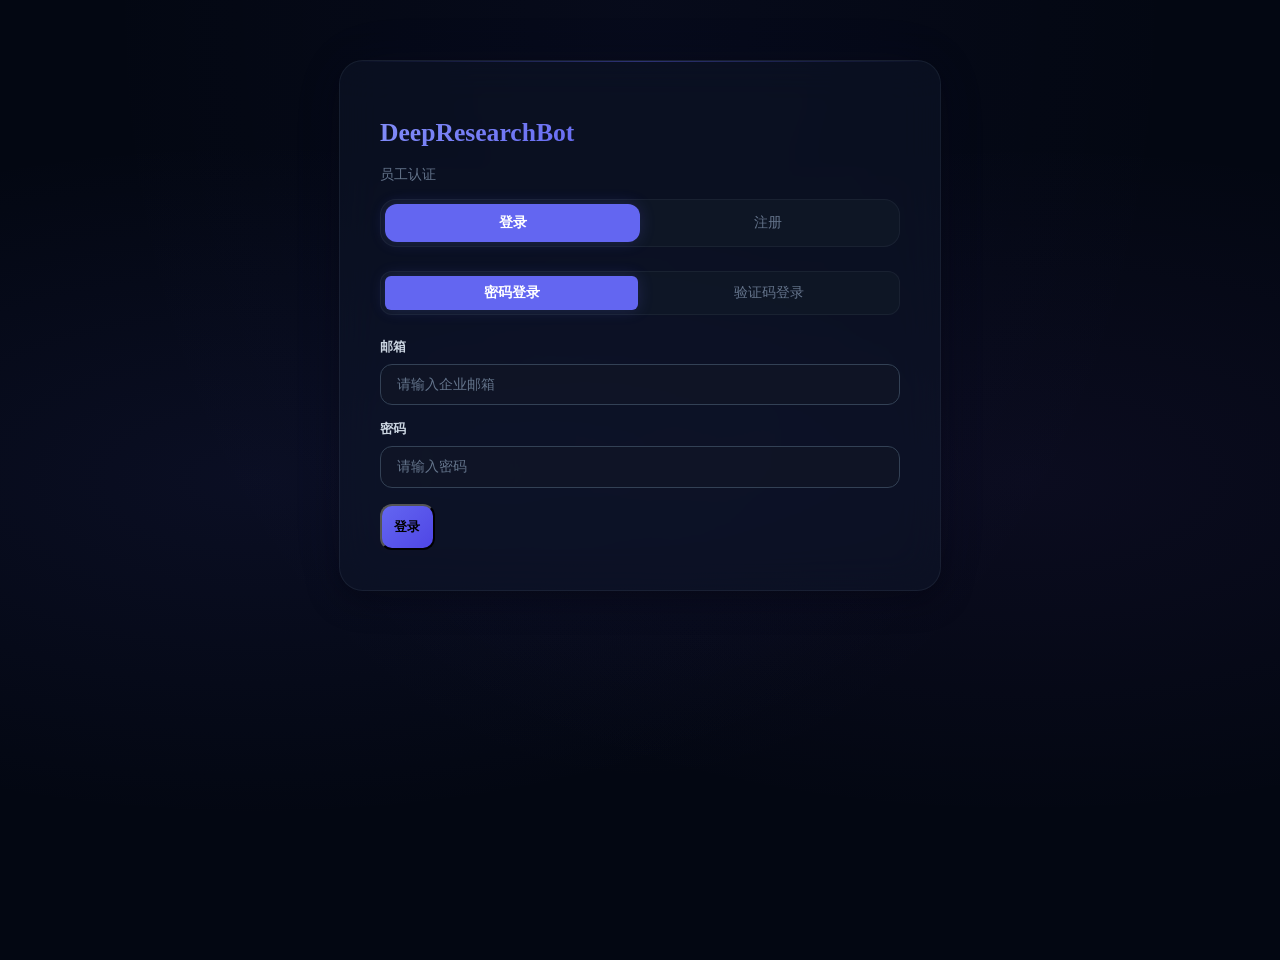
==== commit c83c85e0: "feat:修复登录注册页面部分交互问题" ====
--- a/ui/auth.html
+++ b/ui/auth.html
@@ -4,9 +4,9 @@
     <meta charset="UTF-8">
     <meta name="viewport" content="width=device-width, initial-scale=1.0">
     <title>登录注册 - 沃华医药</title>
-    <link rel="stylesheet" href="/ui/css/reset.css">
-    <link rel="stylesheet" href="/ui/css/variables.css">
-    <link rel="stylesheet" href="/ui/css/style.css">
+    <link rel="stylesheet" href="/assets/css/reset.css">
+    <link rel="stylesheet" href="/assets/css/variables.css">
+    <link rel="stylesheet" href="/assets/css/style.css">
     <style>
         /* Auth Page - Dark Glassmorphism Background */
         body {
@@ -440,7 +440,7 @@
         </div>
     </div>
 
-    <script src="/ui/js/websocket.js"></script>
-    <script src="/ui/js/auth.js"></script>
+    <script src="/assets/js/websocket.js"></script>
+    <script src="/assets/js/auth.js"></script>
 </body>
 </html>
